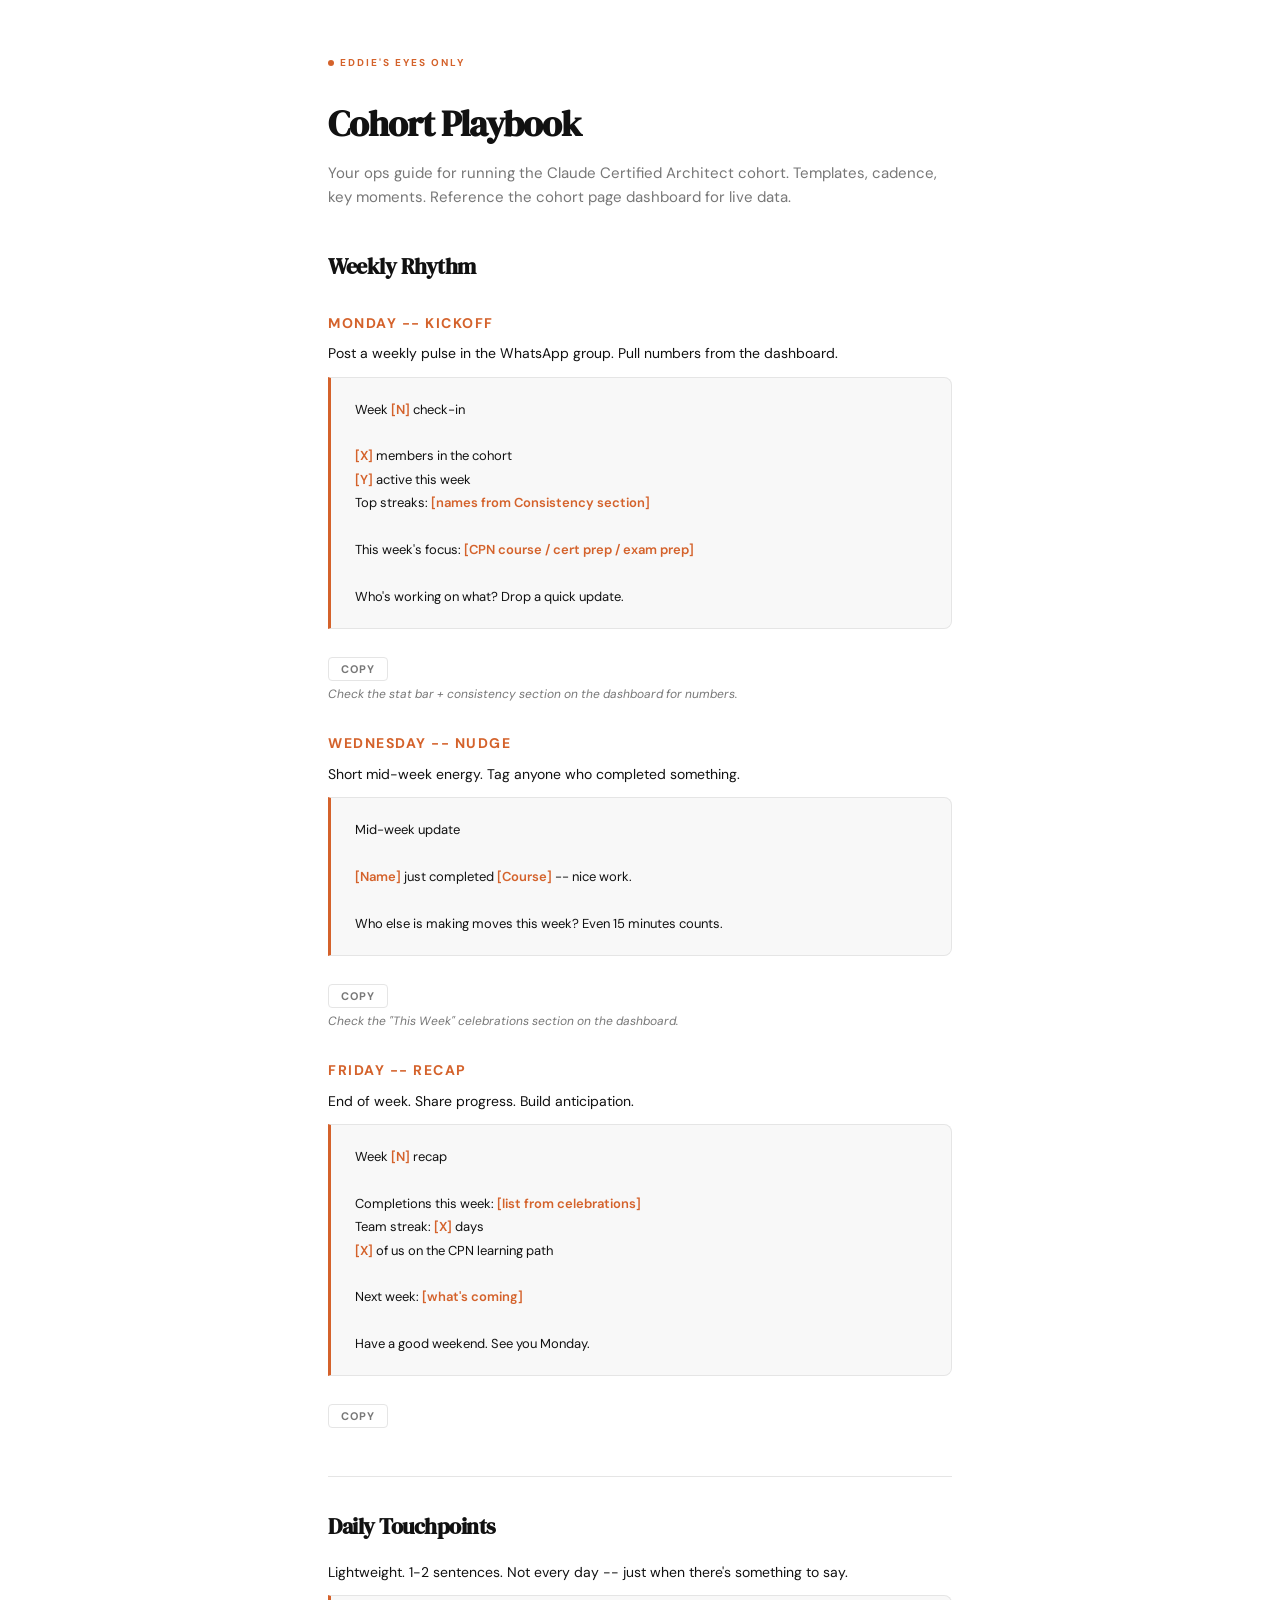
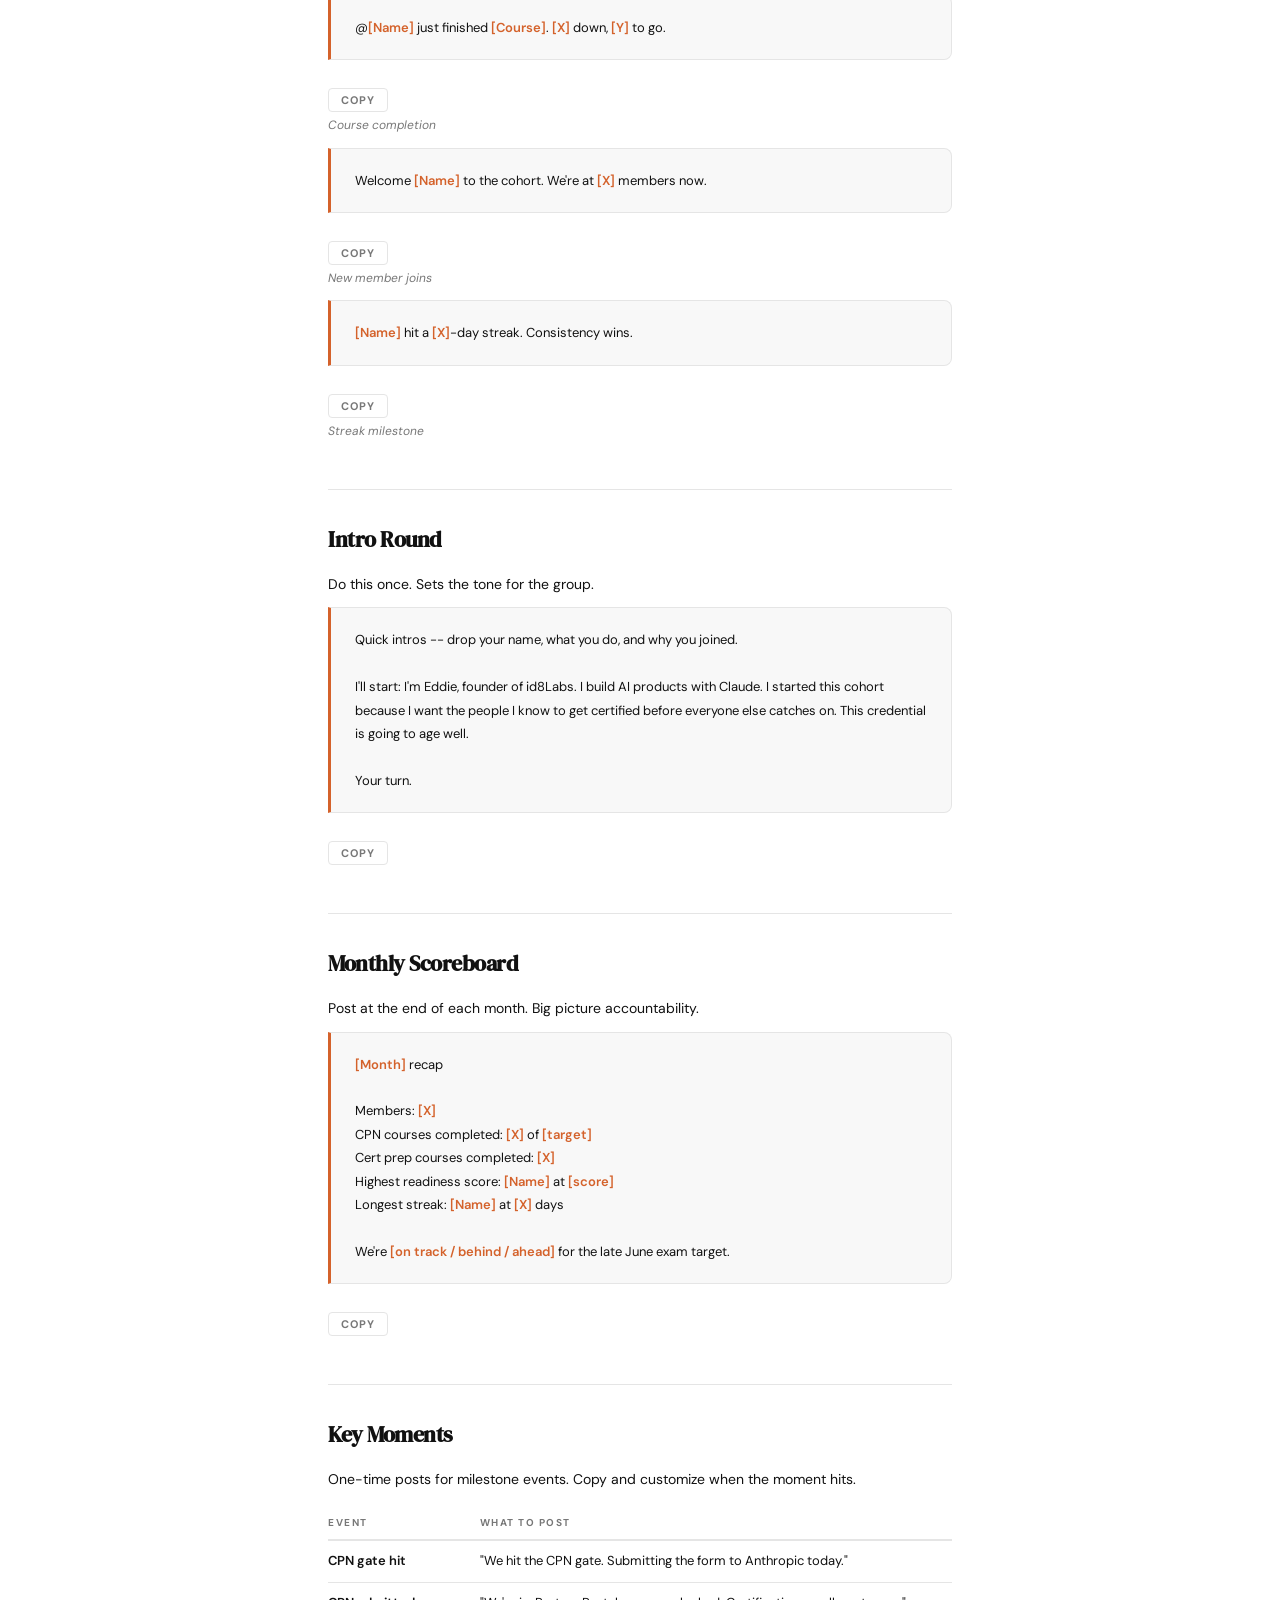
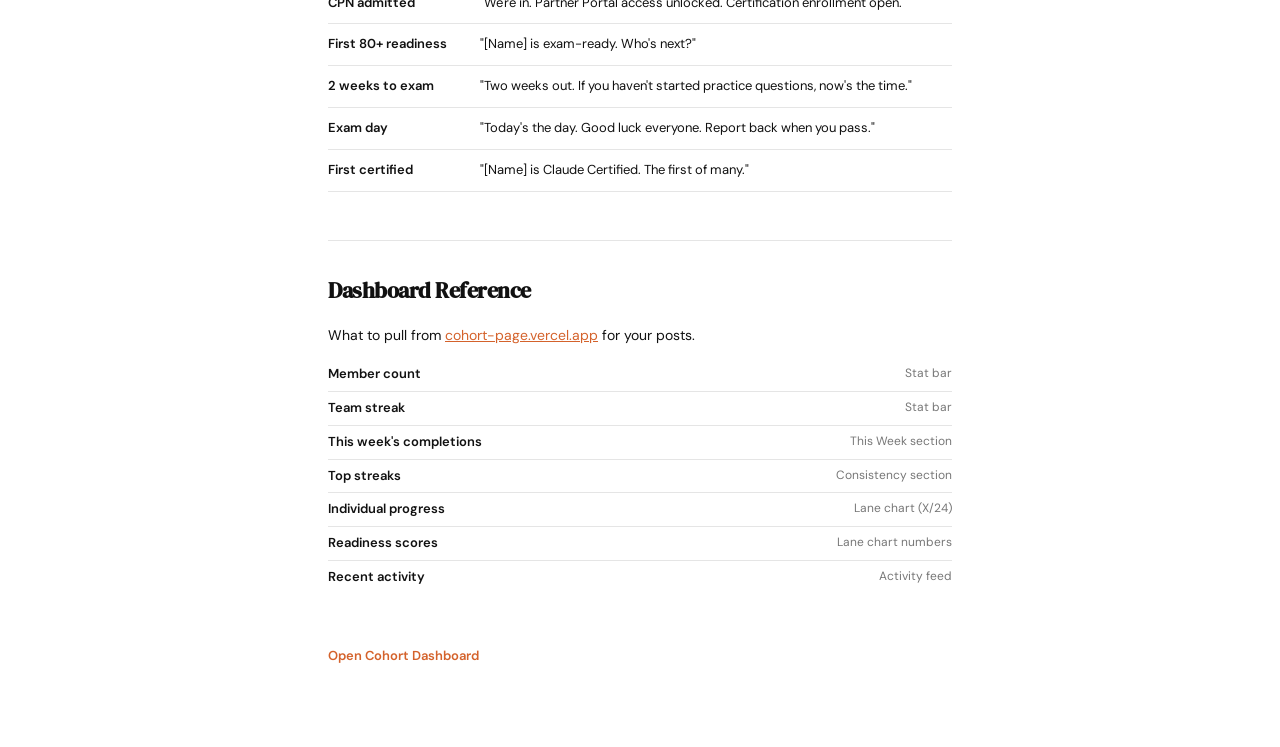
==== playbook.html @ e4b5ec3c "Add playbook.html for Eddie's cohort ops guide Private HTML page with copy-to-clipboard templates fo" ====
<!DOCTYPE html>
<html lang="en">
<head>
<meta charset="UTF-8">
<meta name="viewport" content="width=device-width, initial-scale=1.0">
<title>Cohort Playbook -- Eddie's Ops Guide</title>
<link href="https://fonts.googleapis.com/css2?family=DM+Sans:wght@400;500;600;700&family=DM+Serif+Display&display=swap" rel="stylesheet">
<style>
  :root {
    --ink: #111111;
    --paper: #ffffff;
    --accent: #d4622b;
    --muted: #777777;
    --card-bg: #f8f8f8;
    --border: #e5e5e5;
    --green: #22c55e;
  }

  * { margin: 0; padding: 0; box-sizing: border-box; }

  body {
    font-family: 'DM Sans', sans-serif;
    background: var(--paper);
    color: var(--ink);
    line-height: 1.6;
    min-height: 100vh;
  }

  .container {
    max-width: 680px;
    margin: 0 auto;
    padding: 48px 28px 80px;
  }

  .private-badge {
    display: inline-flex; align-items: center; gap: 6px;
    font-size: 10px; font-weight: 700; letter-spacing: 2px; text-transform: uppercase;
    color: var(--accent); margin-bottom: 24px;
  }
  .private-badge::before {
    content: ''; width: 6px; height: 6px; border-radius: 50%;
    background: var(--accent); animation: pulse 2s ease-in-out infinite;
  }
  @keyframes pulse { 0%, 100% { opacity: 1; } 50% { opacity: 0.4; } }

  h1 {
    font-family: 'DM Serif Display', serif;
    font-size: 36px; letter-spacing: -1px;
    margin-bottom: 8px;
  }

  .subtitle {
    font-size: 15px; color: var(--muted); margin-bottom: 40px;
  }

  h2 {
    font-family: 'DM Serif Display', serif;
    font-size: 22px; letter-spacing: -0.5px;
    margin-bottom: 16px; margin-top: 48px;
    padding-top: 32px; border-top: 1px solid var(--border);
  }
  h2:first-of-type { margin-top: 0; border-top: none; padding-top: 0; }

  h3 {
    font-size: 14px; font-weight: 700; text-transform: uppercase;
    letter-spacing: 1.5px; color: var(--accent);
    margin-bottom: 8px; margin-top: 28px;
  }

  p { margin-bottom: 12px; font-size: 14px; }

  .template {
    background: var(--card-bg);
    border: 1px solid var(--border);
    border-left: 3px solid var(--accent);
    border-radius: 0 8px 8px 0;
    padding: 20px 24px;
    margin: 12px 0 20px;
    font-family: 'DM Sans', sans-serif;
    font-size: 13px;
    line-height: 1.8;
    white-space: pre-line;
    color: var(--ink);
  }

  .template .placeholder {
    color: var(--accent);
    font-weight: 600;
  }

  .copy-btn {
    display: inline-block; margin-top: 8px;
    font-family: 'DM Sans', sans-serif;
    font-size: 11px; font-weight: 700; letter-spacing: 1px; text-transform: uppercase;
    color: var(--muted); background: none; border: 1px solid var(--border);
    padding: 4px 12px; border-radius: 4px; cursor: pointer;
    transition: all 0.2s;
  }
  .copy-btn:hover { color: var(--accent); border-color: var(--accent); }
  .copy-btn.copied { color: var(--green); border-color: var(--green); }

  .tip {
    font-size: 12px; color: var(--muted); font-style: italic;
    margin-top: 4px;
  }

  .moment-table {
    width: 100%; border-collapse: collapse; margin: 16px 0;
    font-size: 13px;
  }
  .moment-table th {
    text-align: left; font-size: 10px; font-weight: 700;
    letter-spacing: 1.5px; text-transform: uppercase;
    color: var(--muted); padding: 8px 0; border-bottom: 2px solid var(--border);
  }
  .moment-table td {
    padding: 10px 0; border-bottom: 1px solid var(--border);
    vertical-align: top;
  }
  .moment-table td:first-child { font-weight: 600; padding-right: 20px; white-space: nowrap; }

  .data-list {
    list-style: none; margin: 12px 0;
  }
  .data-list li {
    padding: 6px 0; font-size: 13px; border-bottom: 1px solid var(--border);
    display: flex; justify-content: space-between;
  }
  .data-list li:last-child { border-bottom: none; }
  .data-label { font-weight: 600; }
  .data-source { color: var(--muted); font-size: 12px; }

  .nav-link {
    display: inline-block; margin-top: 40px;
    font-size: 13px; font-weight: 600; color: var(--accent);
    text-decoration: none;
  }
  .nav-link:hover { text-decoration: underline; }

  @media (max-width: 520px) {
    .container { padding: 32px 18px 48px; }
    h1 { font-size: 28px; }
    .template { padding: 16px; font-size: 12px; }
    .moment-table td:first-child { white-space: normal; }
  }
</style>
</head>
<body>
<div class="container">

  <div class="private-badge">Eddie's Eyes Only</div>

  <h1>Cohort Playbook</h1>
  <p class="subtitle">Your ops guide for running the Claude Certified Architect cohort. Templates, cadence, key moments. Reference the cohort page dashboard for live data.</p>

  <h2>Weekly Rhythm</h2>

  <h3>Monday -- Kickoff</h3>
  <p>Post a weekly pulse in the WhatsApp group. Pull numbers from the dashboard.</p>
  <div class="template" id="tpl-monday">Week <span class="placeholder">[N]</span> check-in

<span class="placeholder">[X]</span> members in the cohort
<span class="placeholder">[Y]</span> active this week
Top streaks: <span class="placeholder">[names from Consistency section]</span>

This week's focus: <span class="placeholder">[CPN course / cert prep / exam prep]</span>

Who's working on what? Drop a quick update.</div>
  <button class="copy-btn" onclick="copyTemplate('tpl-monday', this)">Copy</button>
  <p class="tip">Check the stat bar + consistency section on the dashboard for numbers.</p>

  <h3>Wednesday -- Nudge</h3>
  <p>Short mid-week energy. Tag anyone who completed something.</p>
  <div class="template" id="tpl-wednesday">Mid-week update

<span class="placeholder">[Name]</span> just completed <span class="placeholder">[Course]</span> -- nice work.

Who else is making moves this week? Even 15 minutes counts.</div>
  <button class="copy-btn" onclick="copyTemplate('tpl-wednesday', this)">Copy</button>
  <p class="tip">Check the "This Week" celebrations section on the dashboard.</p>

  <h3>Friday -- Recap</h3>
  <p>End of week. Share progress. Build anticipation.</p>
  <div class="template" id="tpl-friday">Week <span class="placeholder">[N]</span> recap

Completions this week: <span class="placeholder">[list from celebrations]</span>
Team streak: <span class="placeholder">[X]</span> days
<span class="placeholder">[X]</span> of us on the CPN learning path

Next week: <span class="placeholder">[what's coming]</span>

Have a good weekend. See you Monday.</div>
  <button class="copy-btn" onclick="copyTemplate('tpl-friday', this)">Copy</button>

  <h2>Daily Touchpoints</h2>
  <p>Lightweight. 1-2 sentences. Not every day -- just when there's something to say.</p>

  <div class="template" id="tpl-complete">@<span class="placeholder">[Name]</span> just finished <span class="placeholder">[Course]</span>. <span class="placeholder">[X]</span> down, <span class="placeholder">[Y]</span> to go.</div>
  <button class="copy-btn" onclick="copyTemplate('tpl-complete', this)">Copy</button>
  <p class="tip">Course completion</p>

  <div class="template" id="tpl-join">Welcome <span class="placeholder">[Name]</span> to the cohort. We're at <span class="placeholder">[X]</span> members now.</div>
  <button class="copy-btn" onclick="copyTemplate('tpl-join', this)">Copy</button>
  <p class="tip">New member joins</p>

  <div class="template" id="tpl-streak"><span class="placeholder">[Name]</span> hit a <span class="placeholder">[X]</span>-day streak. Consistency wins.</div>
  <button class="copy-btn" onclick="copyTemplate('tpl-streak', this)">Copy</button>
  <p class="tip">Streak milestone</p>

  <h2>Intro Round</h2>
  <p>Do this once. Sets the tone for the group.</p>

  <div class="template" id="tpl-intro">Quick intros -- drop your name, what you do, and why you joined.

I'll start: I'm Eddie, founder of id8Labs. I build AI products with Claude. I started this cohort because I want the people I know to get certified before everyone else catches on. This credential is going to age well.

Your turn.</div>
  <button class="copy-btn" onclick="copyTemplate('tpl-intro', this)">Copy</button>

  <h2>Monthly Scoreboard</h2>
  <p>Post at the end of each month. Big picture accountability.</p>

  <div class="template" id="tpl-monthly"><span class="placeholder">[Month]</span> recap

Members: <span class="placeholder">[X]</span>
CPN courses completed: <span class="placeholder">[X]</span> of <span class="placeholder">[target]</span>
Cert prep courses completed: <span class="placeholder">[X]</span>
Highest readiness score: <span class="placeholder">[Name]</span> at <span class="placeholder">[score]</span>
Longest streak: <span class="placeholder">[Name]</span> at <span class="placeholder">[X]</span> days

We're <span class="placeholder">[on track / behind / ahead]</span> for the late June exam target.</div>
  <button class="copy-btn" onclick="copyTemplate('tpl-monthly', this)">Copy</button>

  <h2>Key Moments</h2>
  <p>One-time posts for milestone events. Copy and customize when the moment hits.</p>

  <table class="moment-table">
    <tr><th>Event</th><th>What to Post</th></tr>
    <tr><td>CPN gate hit</td><td>"We hit the CPN gate. Submitting the form to Anthropic today."</td></tr>
    <tr><td>CPN admitted</td><td>"We're in. Partner Portal access unlocked. Certification enrollment open."</td></tr>
    <tr><td>First 80+ readiness</td><td>"[Name] is exam-ready. Who's next?"</td></tr>
    <tr><td>2 weeks to exam</td><td>"Two weeks out. If you haven't started practice questions, now's the time."</td></tr>
    <tr><td>Exam day</td><td>"Today's the day. Good luck everyone. Report back when you pass."</td></tr>
    <tr><td>First certified</td><td>"[Name] is Claude Certified. The first of many."</td></tr>
  </table>

  <h2>Dashboard Reference</h2>
  <p>What to pull from <a href="https://cohort-page.vercel.app" target="_blank" style="color:var(--accent);">cohort-page.vercel.app</a> for your posts.</p>

  <ul class="data-list">
    <li><span class="data-label">Member count</span><span class="data-source">Stat bar</span></li>
    <li><span class="data-label">Team streak</span><span class="data-source">Stat bar</span></li>
    <li><span class="data-label">This week's completions</span><span class="data-source">This Week section</span></li>
    <li><span class="data-label">Top streaks</span><span class="data-source">Consistency section</span></li>
    <li><span class="data-label">Individual progress</span><span class="data-source">Lane chart (X/24)</span></li>
    <li><span class="data-label">Readiness scores</span><span class="data-source">Lane chart numbers</span></li>
    <li><span class="data-label">Recent activity</span><span class="data-source">Activity feed</span></li>
  </ul>

  <a href="https://cohort-page.vercel.app" class="nav-link" target="_blank">Open Cohort Dashboard</a>

</div>

<script>
function copyTemplate(id, btn) {
  var tpl = document.getElementById(id);
  var text = tpl.innerText;
  navigator.clipboard.writeText(text).then(function() {
    btn.textContent = 'Copied';
    btn.classList.add('copied');
    setTimeout(function() {
      btn.textContent = 'Copy';
      btn.classList.remove('copied');
    }, 2000);
  });
}
</script>
</body>
</html>
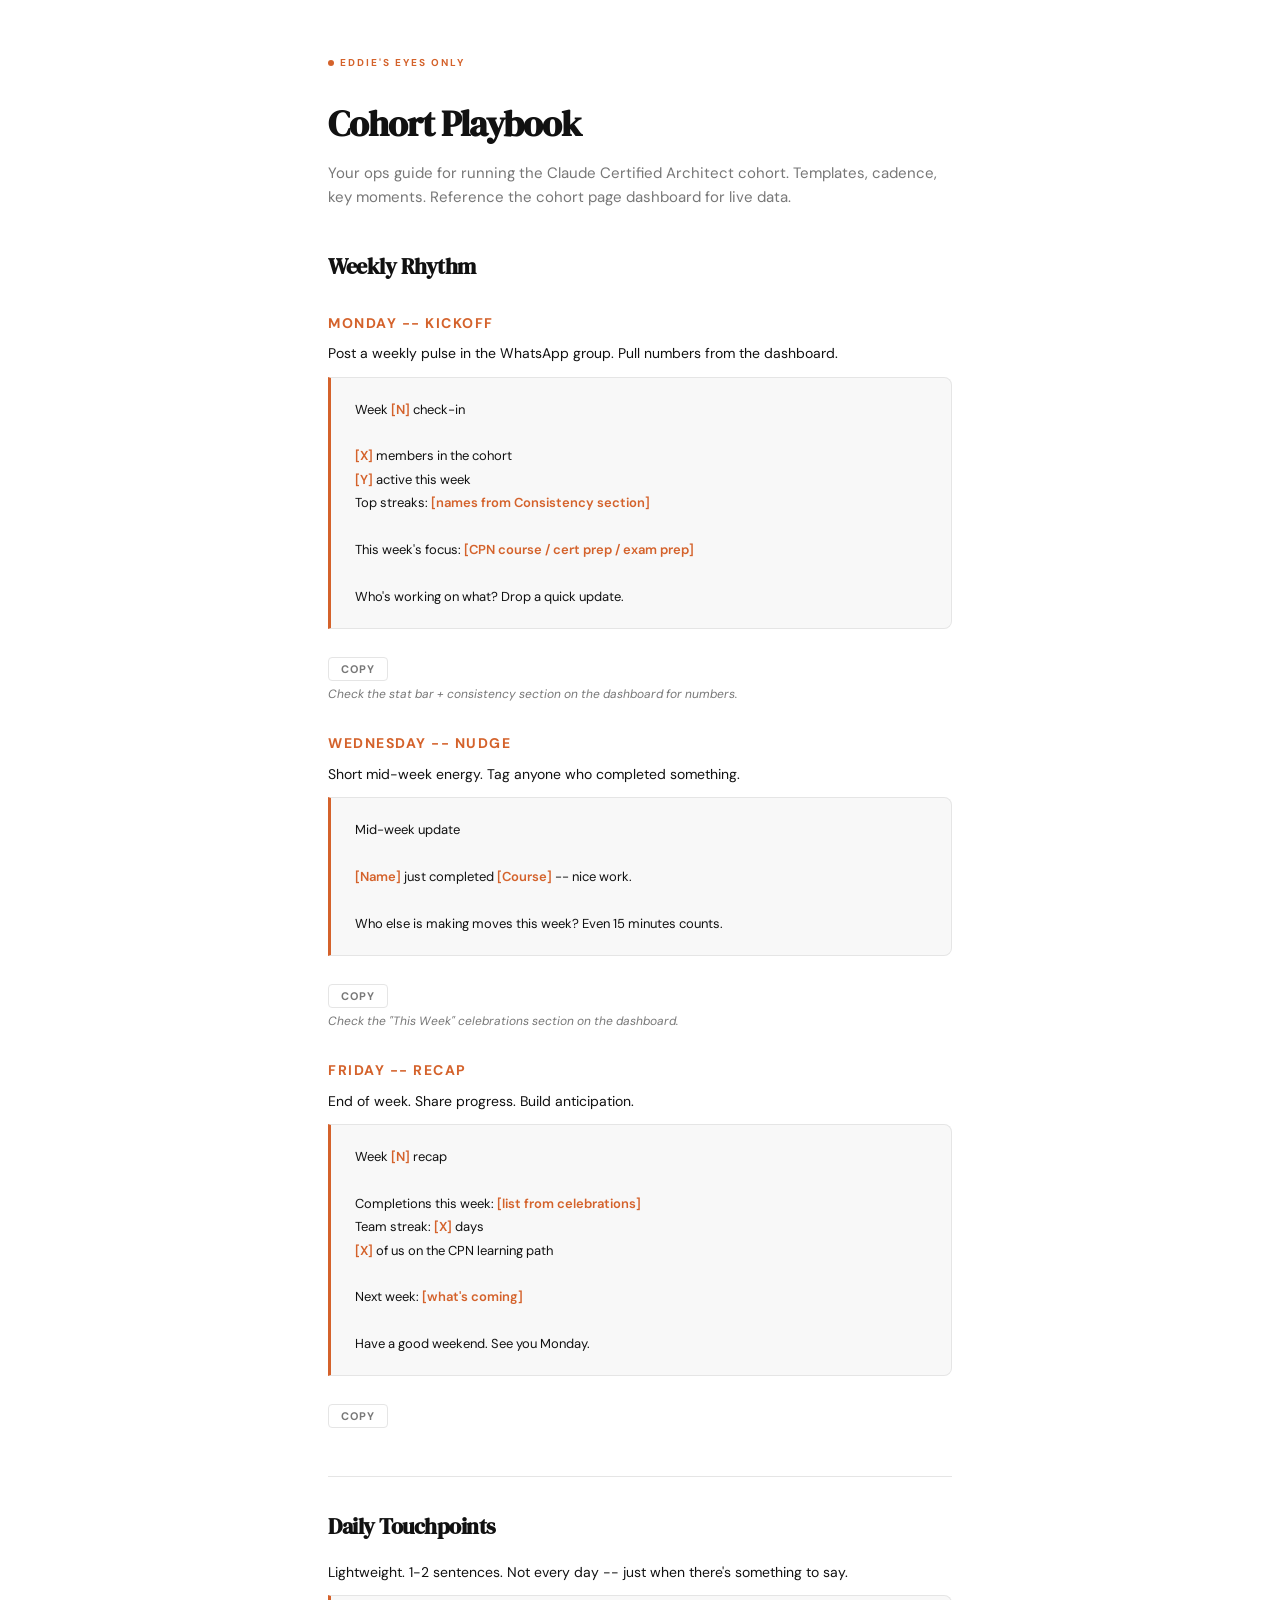
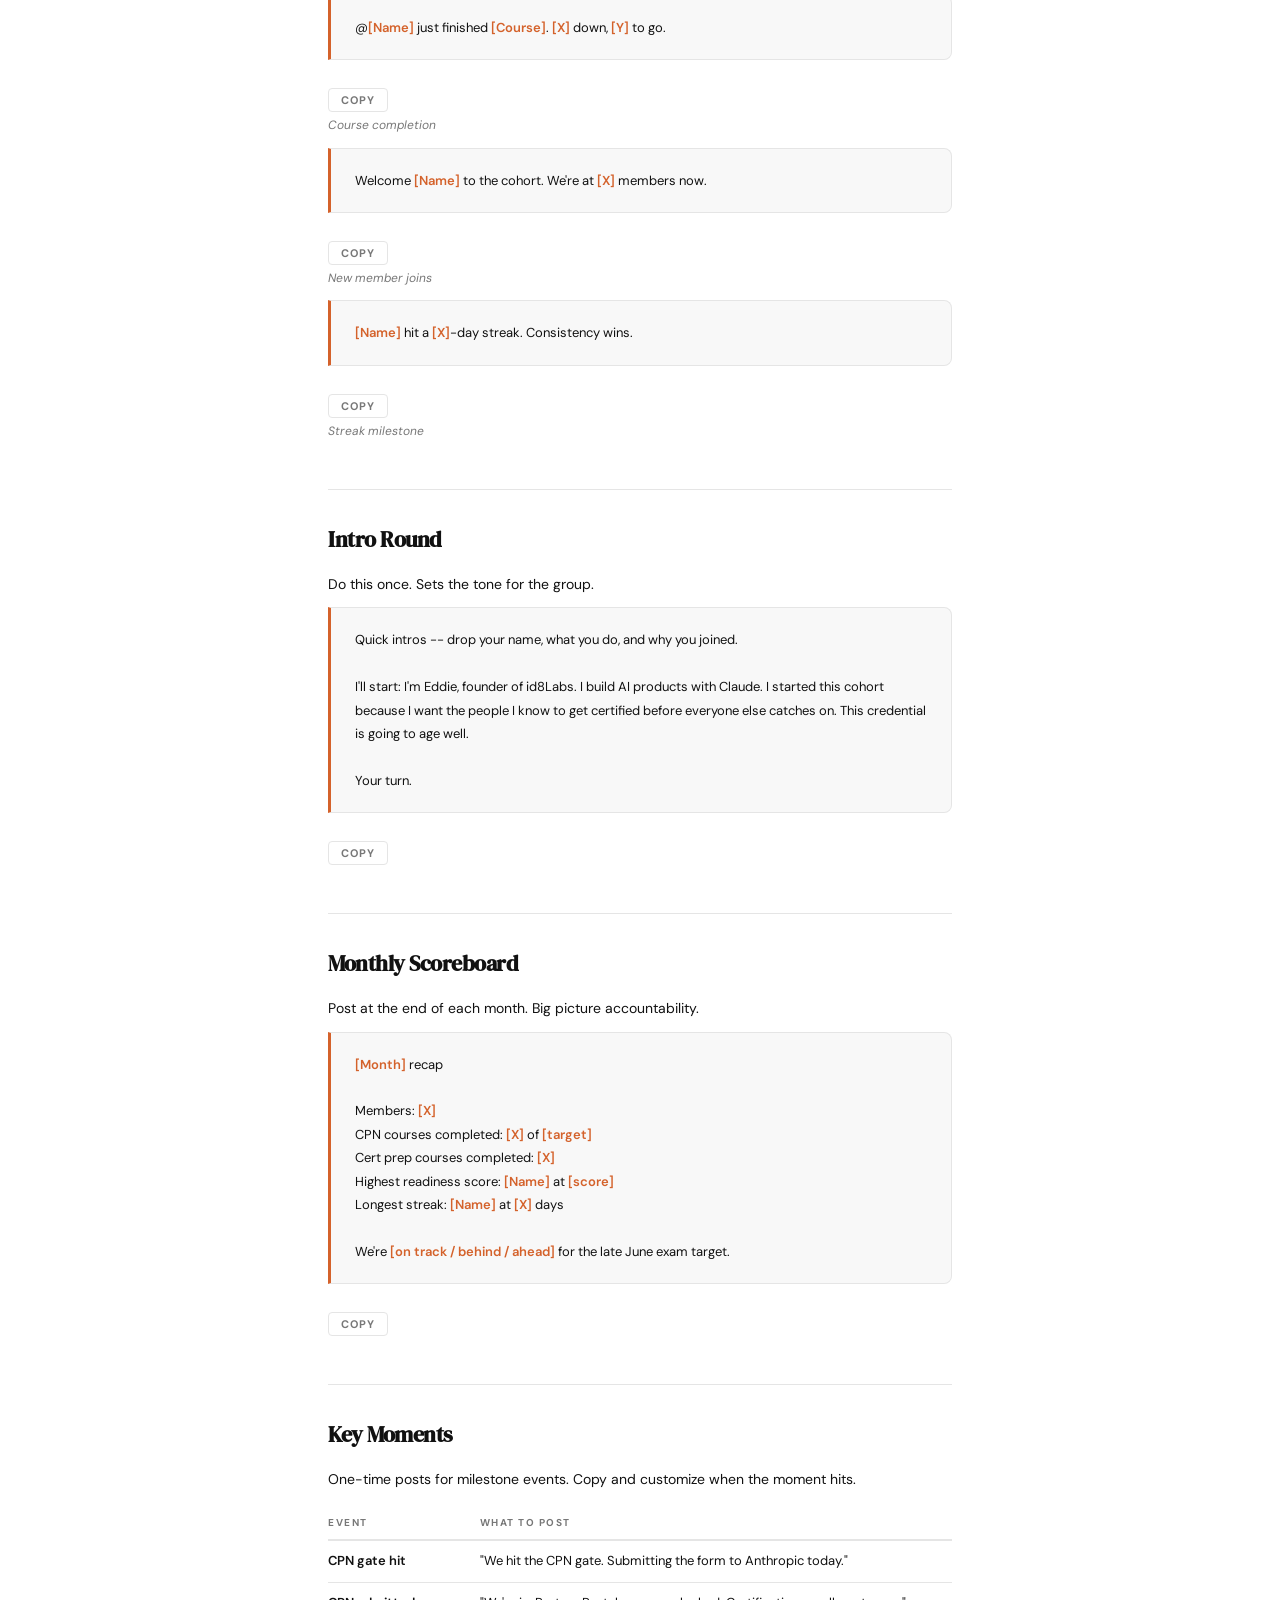
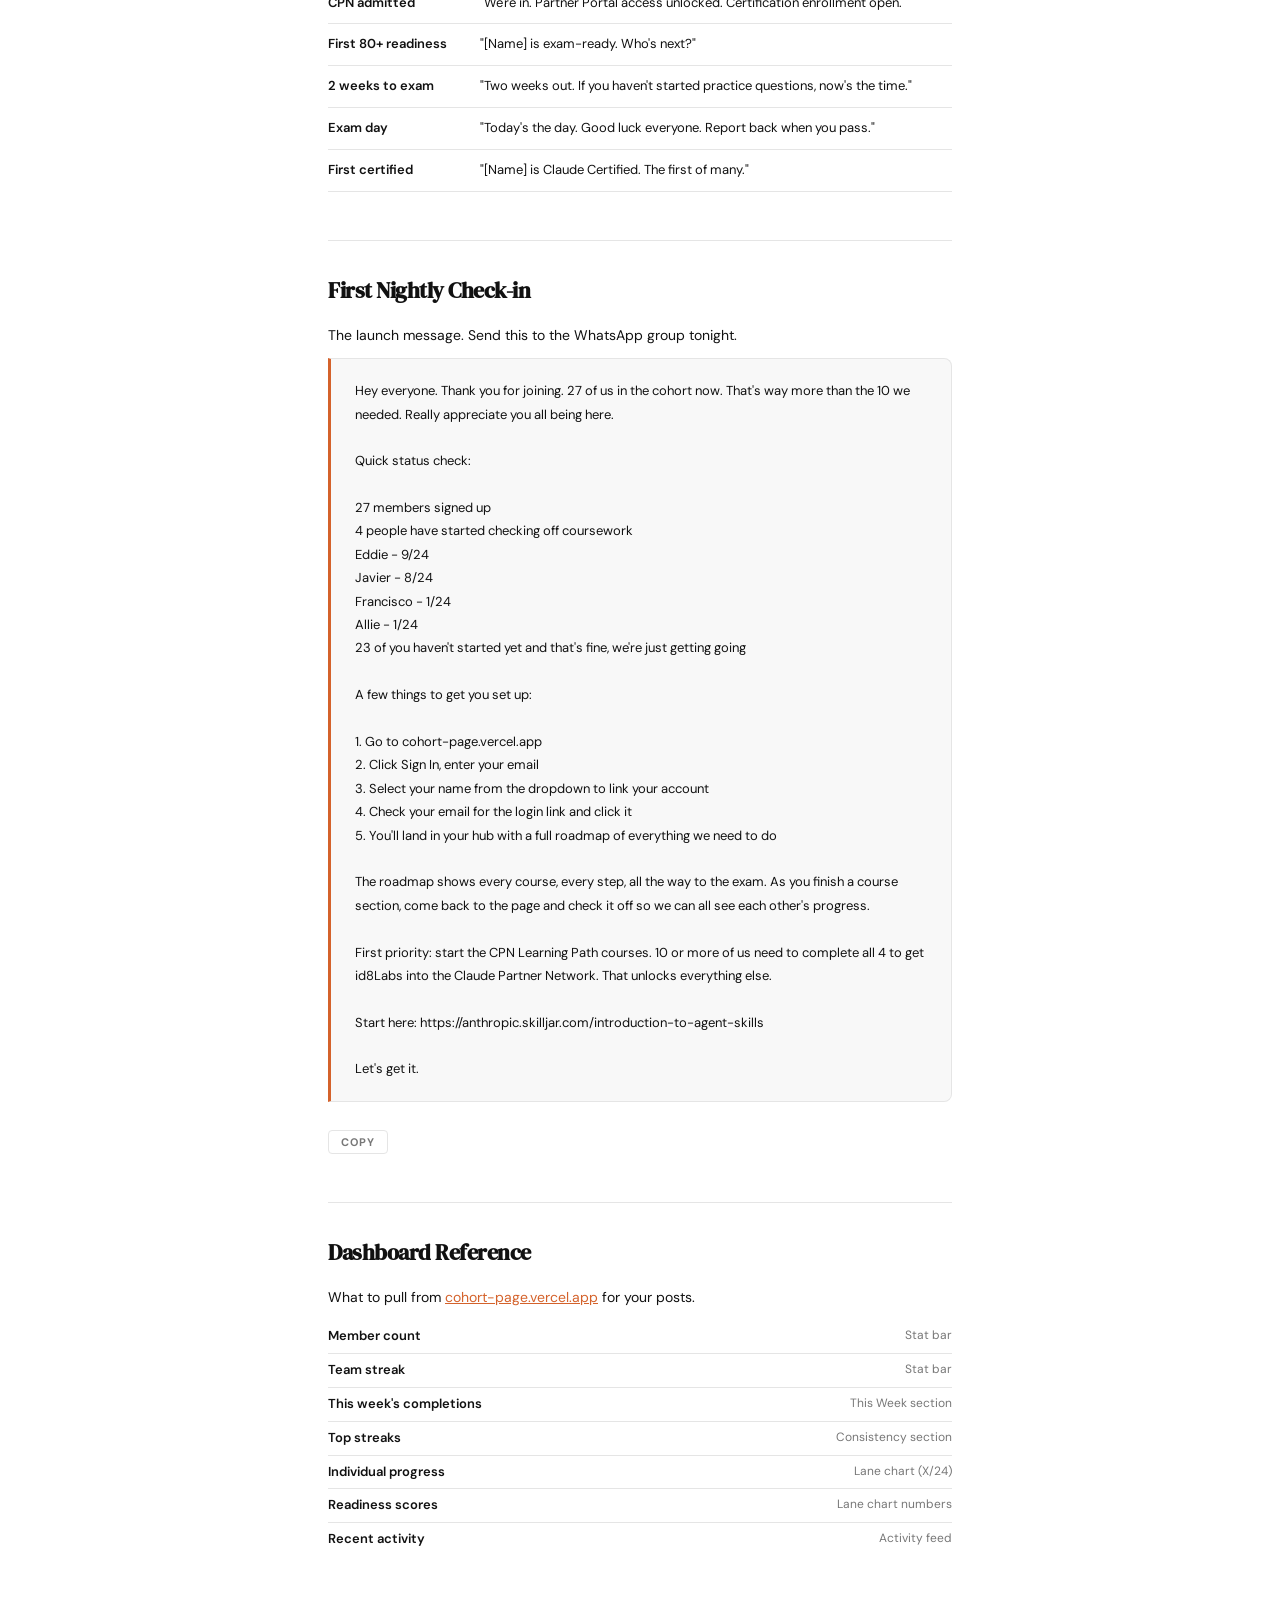
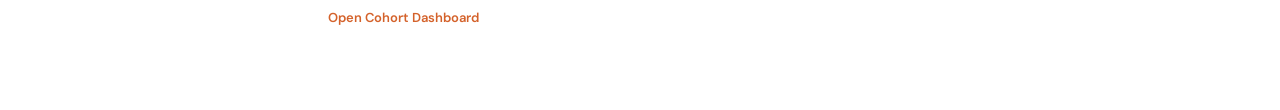
==== commit 895c6bff: "Add first nightly check-in message to playbook Launch message with cohort stats, setup instructions," ====
--- a/playbook.html
+++ b/playbook.html
@@ -244,6 +244,38 @@
     <tr><td>First certified</td><td>"[Name] is Claude Certified. The first of many."</td></tr>
   </table>
 
+  <h2>First Nightly Check-in</h2>
+  <p>The launch message. Send this to the WhatsApp group tonight.</p>
+
+  <div class="template" id="tpl-launch">Hey everyone. Thank you for joining. 27 of us in the cohort now. That's way more than the 10 we needed. Really appreciate you all being here.
+
+Quick status check:
+
+27 members signed up
+4 people have started checking off coursework
+Eddie - 9/24
+Javier - 8/24
+Francisco - 1/24
+Allie - 1/24
+23 of you haven't started yet and that's fine, we're just getting going
+
+A few things to get you set up:
+
+1. Go to cohort-page.vercel.app
+2. Click Sign In, enter your email
+3. Select your name from the dropdown to link your account
+4. Check your email for the login link and click it
+5. You'll land in your hub with a full roadmap of everything we need to do
+
+The roadmap shows every course, every step, all the way to the exam. As you finish a course section, come back to the page and check it off so we can all see each other's progress.
+
+First priority: start the CPN Learning Path courses. 10 or more of us need to complete all 4 to get id8Labs into the Claude Partner Network. That unlocks everything else.
+
+Start here: https://anthropic.skilljar.com/introduction-to-agent-skills
+
+Let's get it.</div>
+  <button class="copy-btn" onclick="copyTemplate('tpl-launch', this)">Copy</button>
+
   <h2>Dashboard Reference</h2>
   <p>What to pull from <a href="https://cohort-page.vercel.app" target="_blank" style="color:var(--accent);">cohort-page.vercel.app</a> for your posts.</p>
 
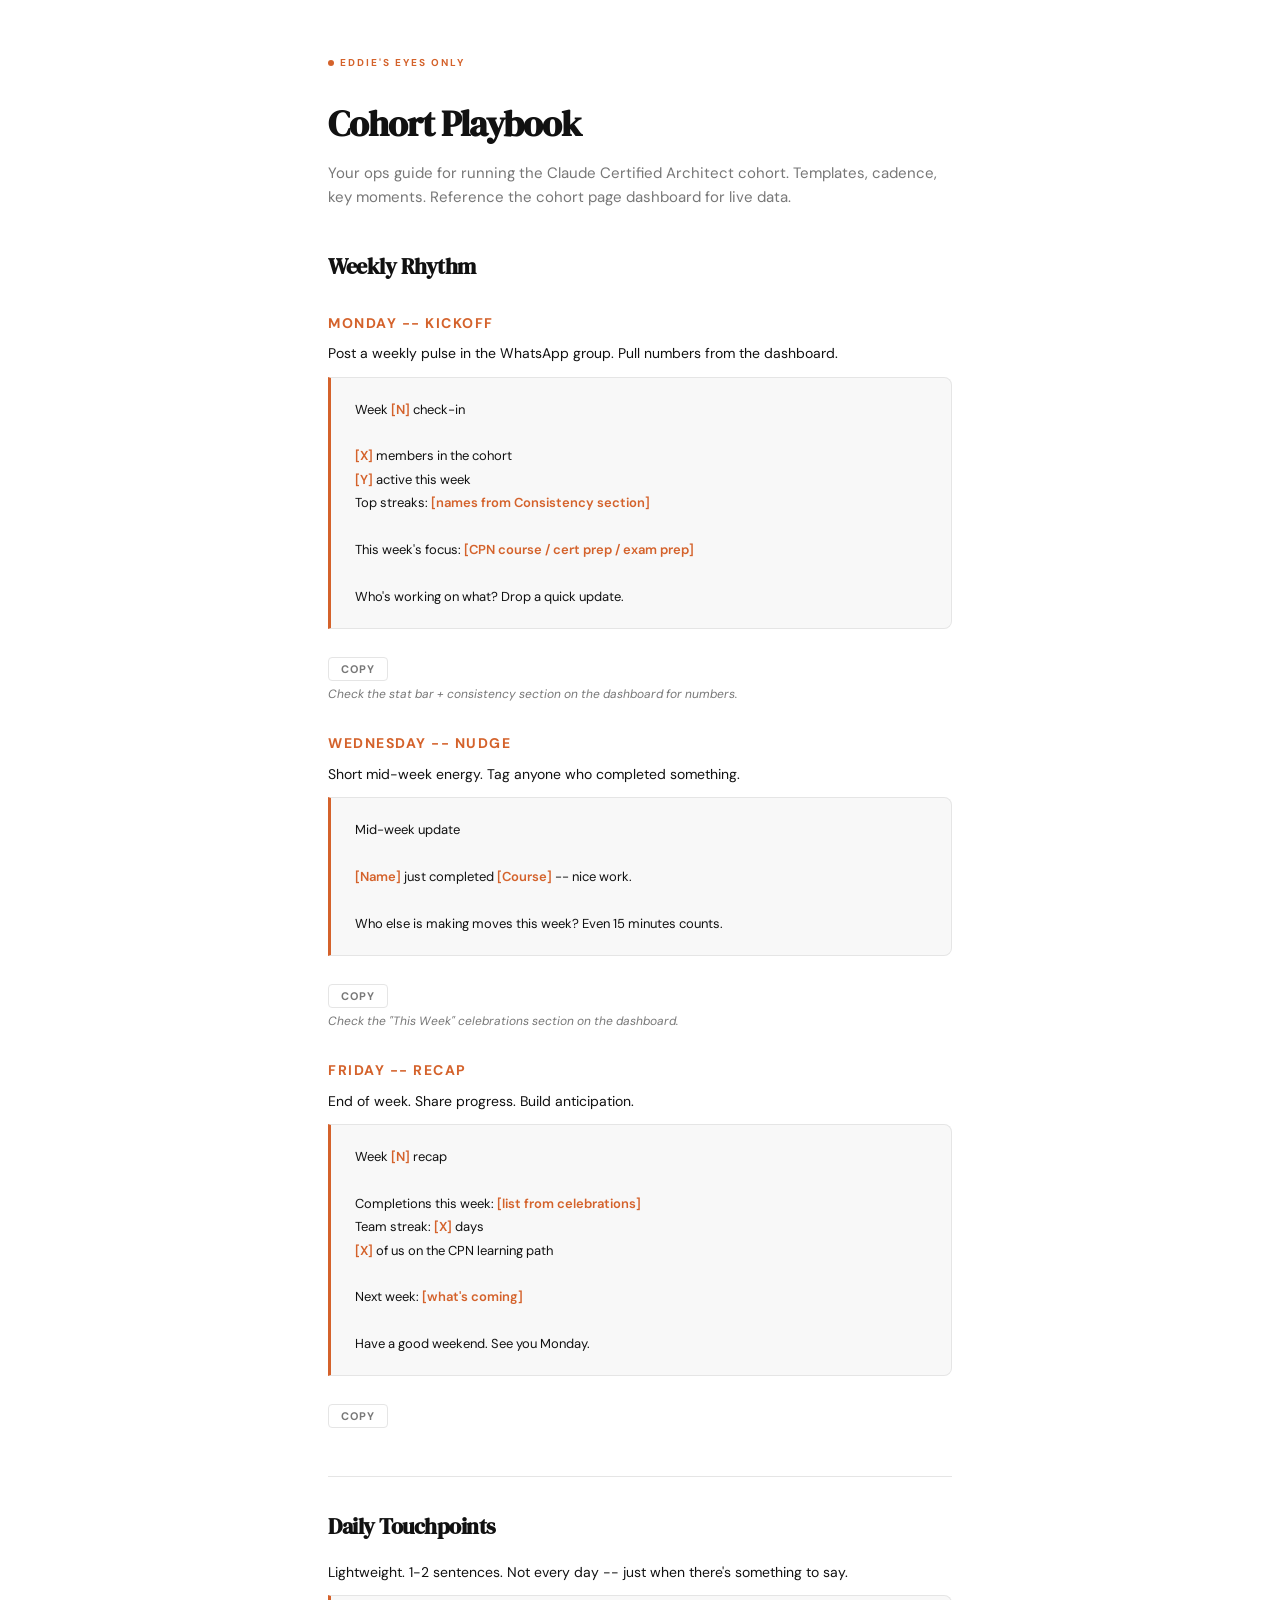
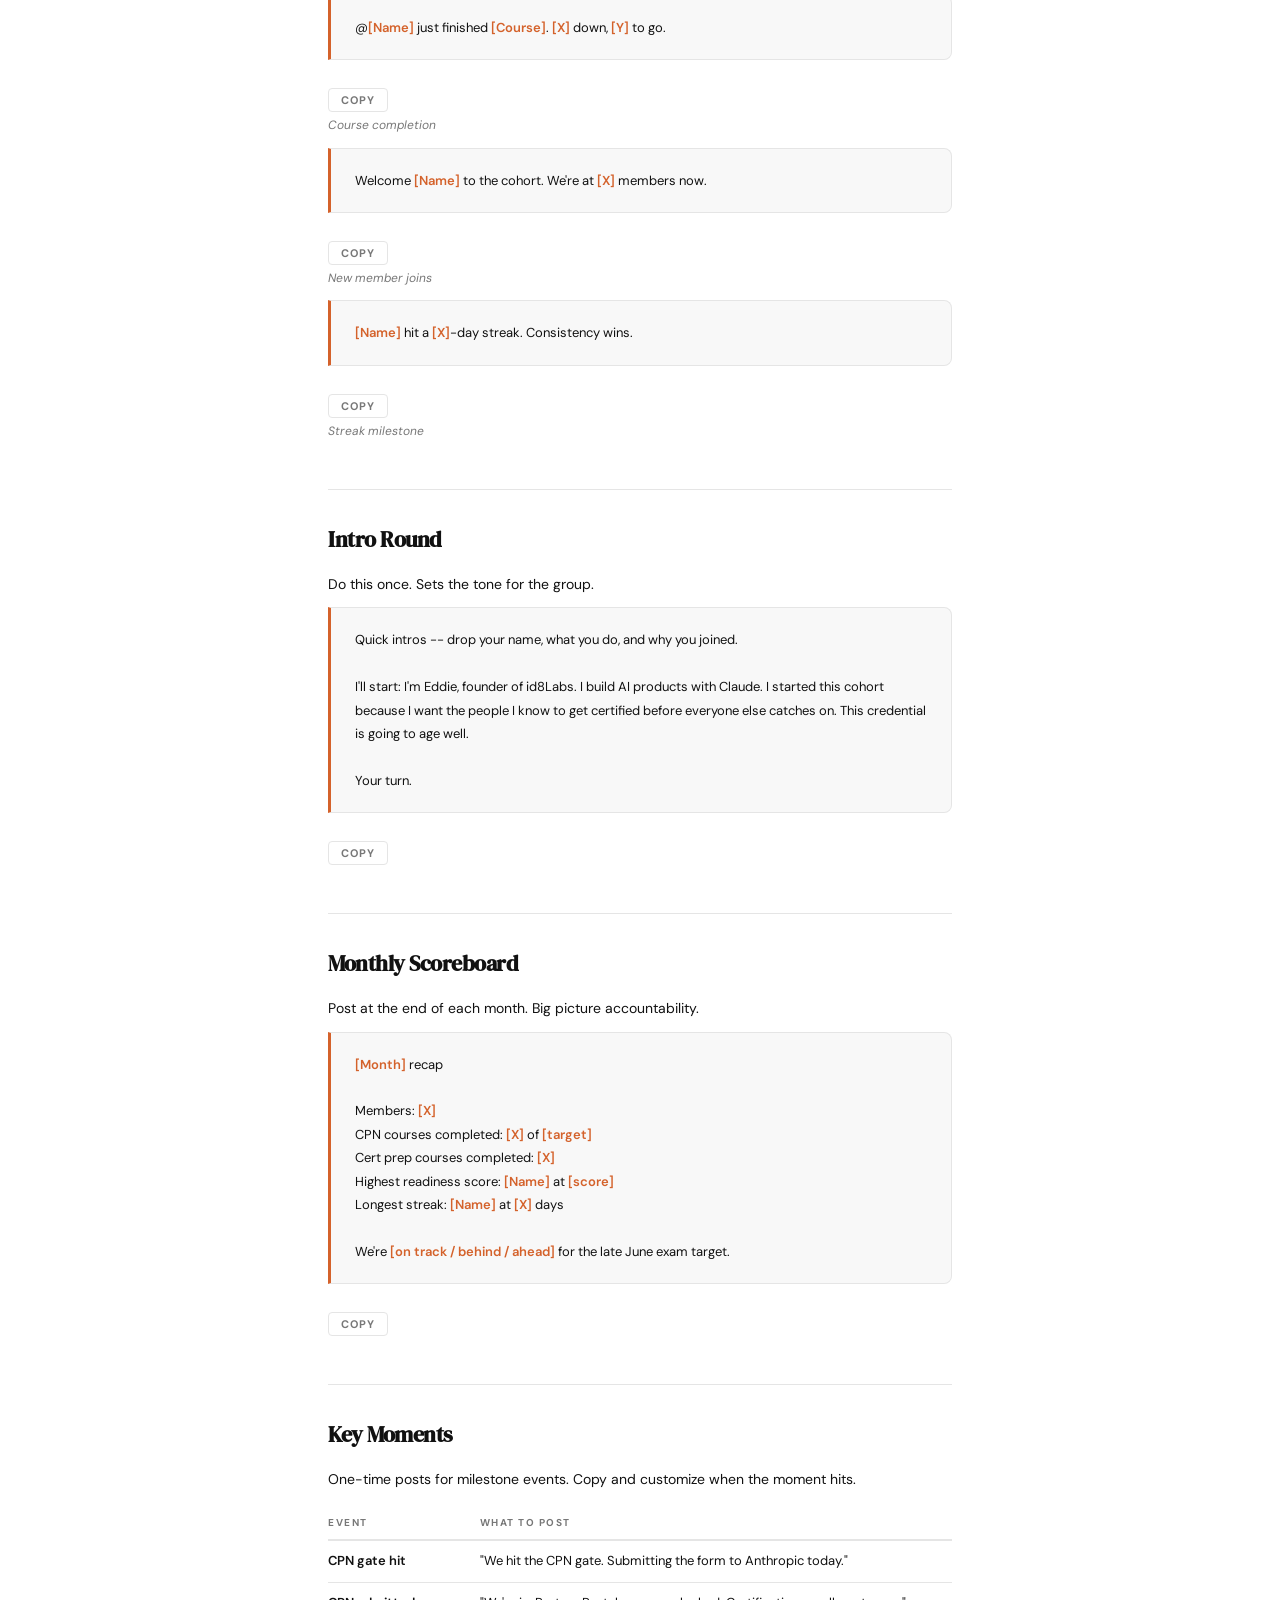
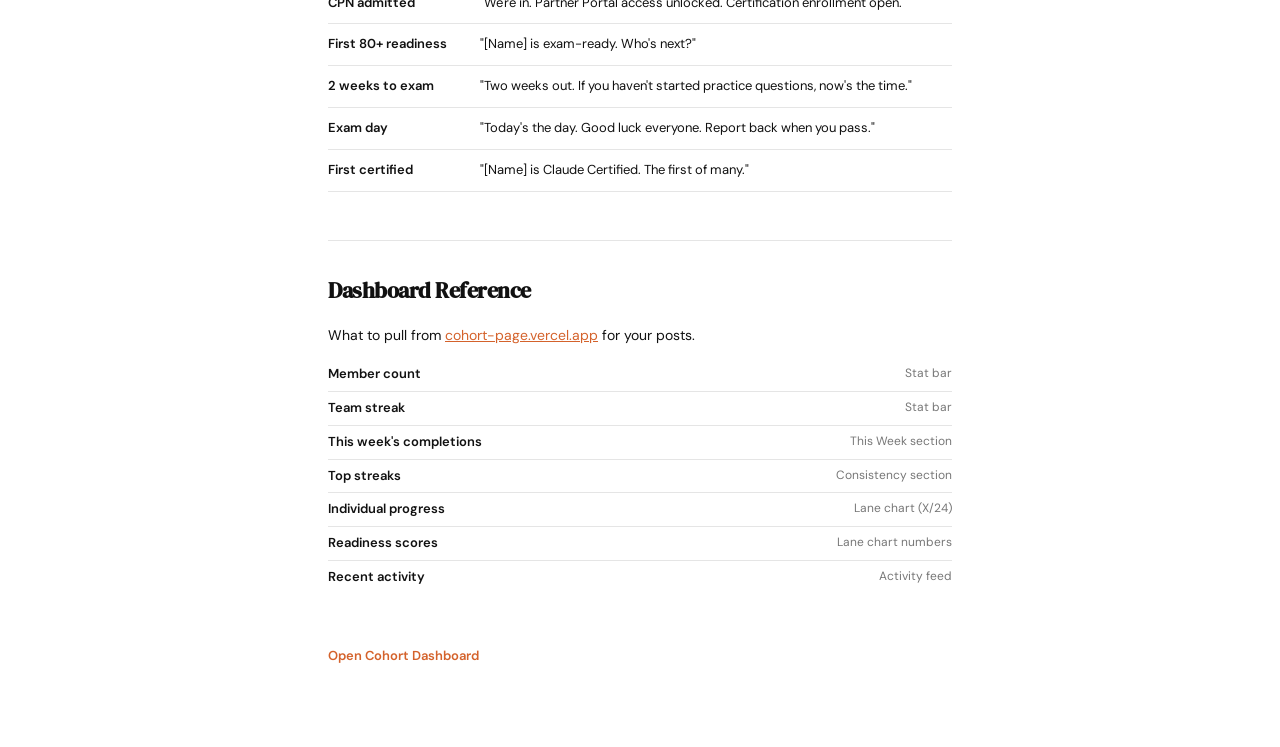
==== commit 57428aeb: "Remove first check-in message (already sent) Co-Authored-By: Claude Opus 4.6 (1M context) <noreply@a" ====
--- a/playbook.html
+++ b/playbook.html
@@ -244,38 +244,6 @@
     <tr><td>First certified</td><td>"[Name] is Claude Certified. The first of many."</td></tr>
   </table>
 
-  <h2>First Nightly Check-in</h2>
-  <p>The launch message. Send this to the WhatsApp group tonight.</p>
-
-  <div class="template" id="tpl-launch">Hey everyone. Thank you for joining. 27 of us in the cohort now. That's way more than the 10 we needed. Really appreciate you all being here.
-
-Quick status check:
-
-27 members signed up
-4 people have started checking off coursework
-Eddie - 9/24
-Javier - 8/24
-Francisco - 1/24
-Allie - 1/24
-23 of you haven't started yet and that's fine, we're just getting going
-
-A few things to get you set up:
-
-1. Go to cohort-page.vercel.app
-2. Click Sign In, enter your email
-3. Select your name from the dropdown to link your account
-4. Check your email for the login link and click it
-5. You'll land in your hub with a full roadmap of everything we need to do
-
-The roadmap shows every course, every step, all the way to the exam. As you finish a course section, come back to the page and check it off so we can all see each other's progress.
-
-First priority: start the CPN Learning Path courses. 10 or more of us need to complete all 4 to get id8Labs into the Claude Partner Network. That unlocks everything else.
-
-Start here: https://anthropic.skilljar.com/introduction-to-agent-skills
-
-Let's get it.</div>
-  <button class="copy-btn" onclick="copyTemplate('tpl-launch', this)">Copy</button>
-
   <h2>Dashboard Reference</h2>
   <p>What to pull from <a href="https://cohort-page.vercel.app" target="_blank" style="color:var(--accent);">cohort-page.vercel.app</a> for your posts.</p>
 
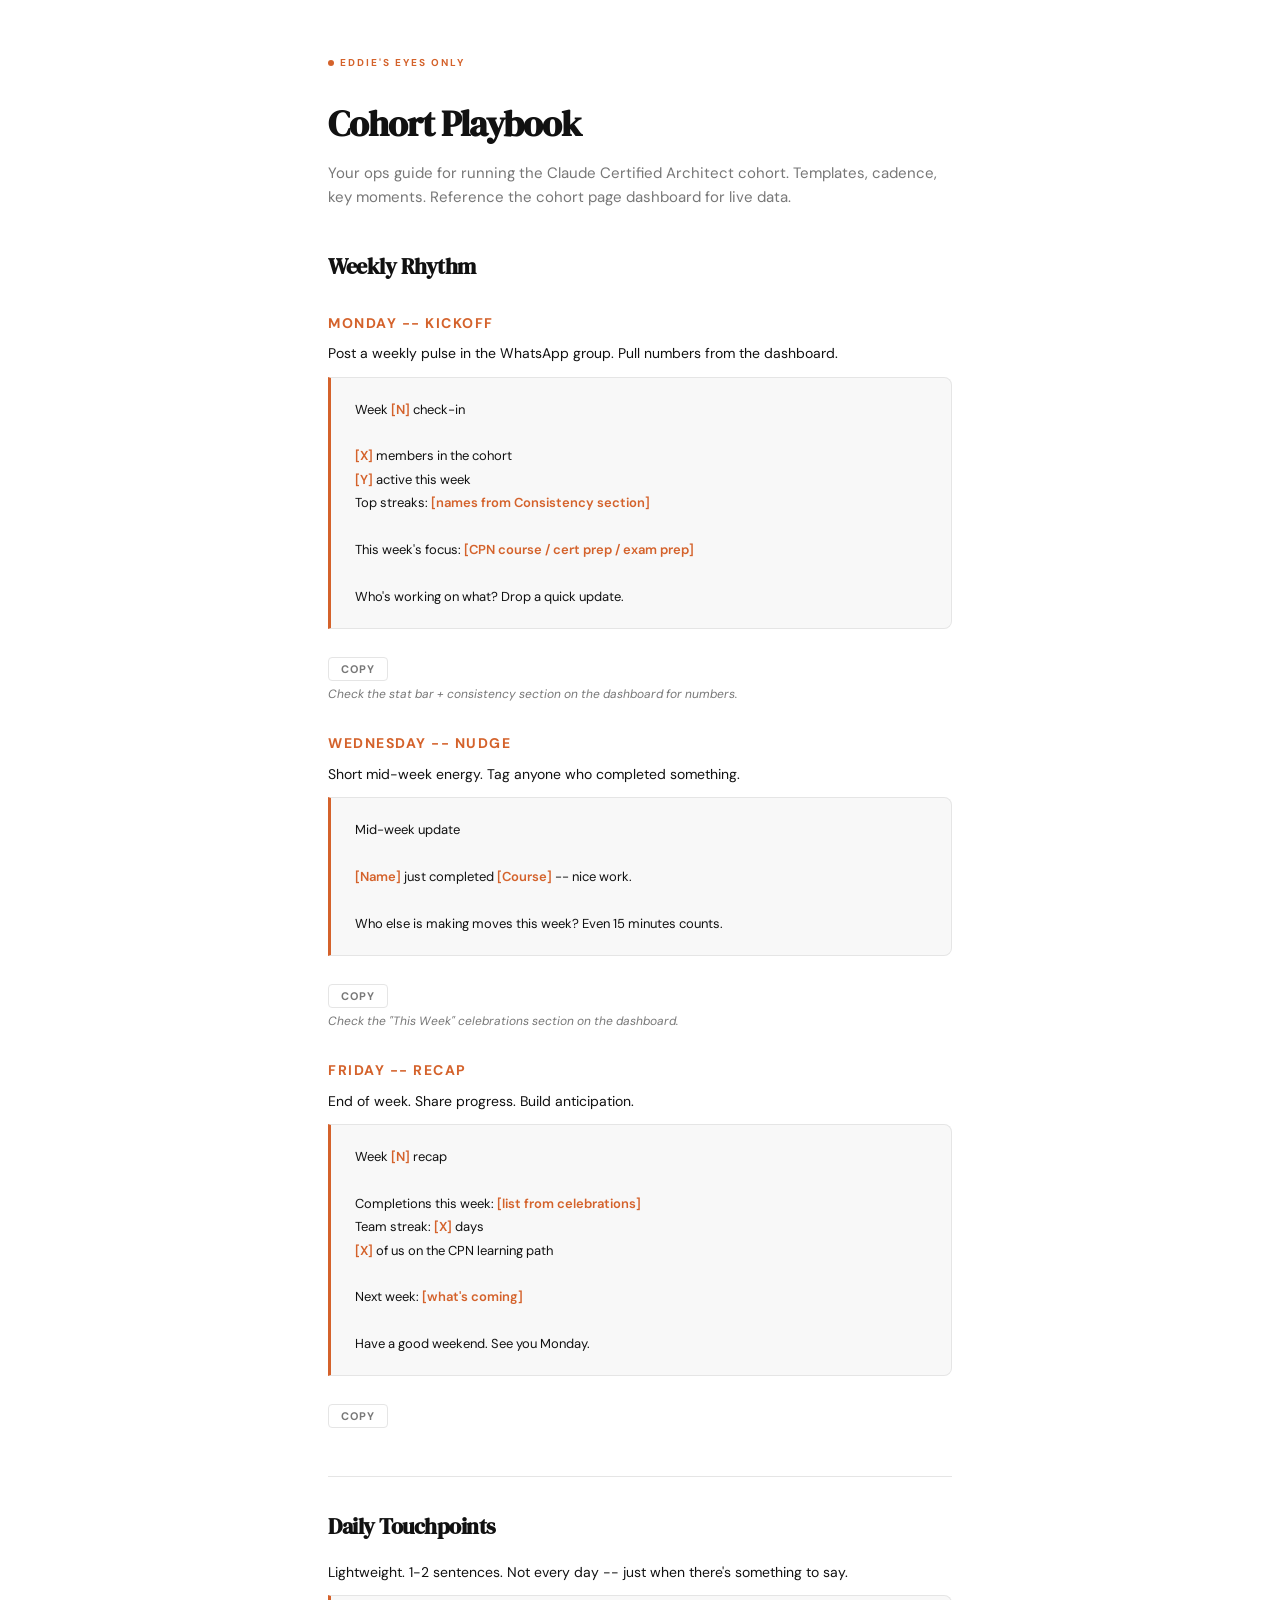
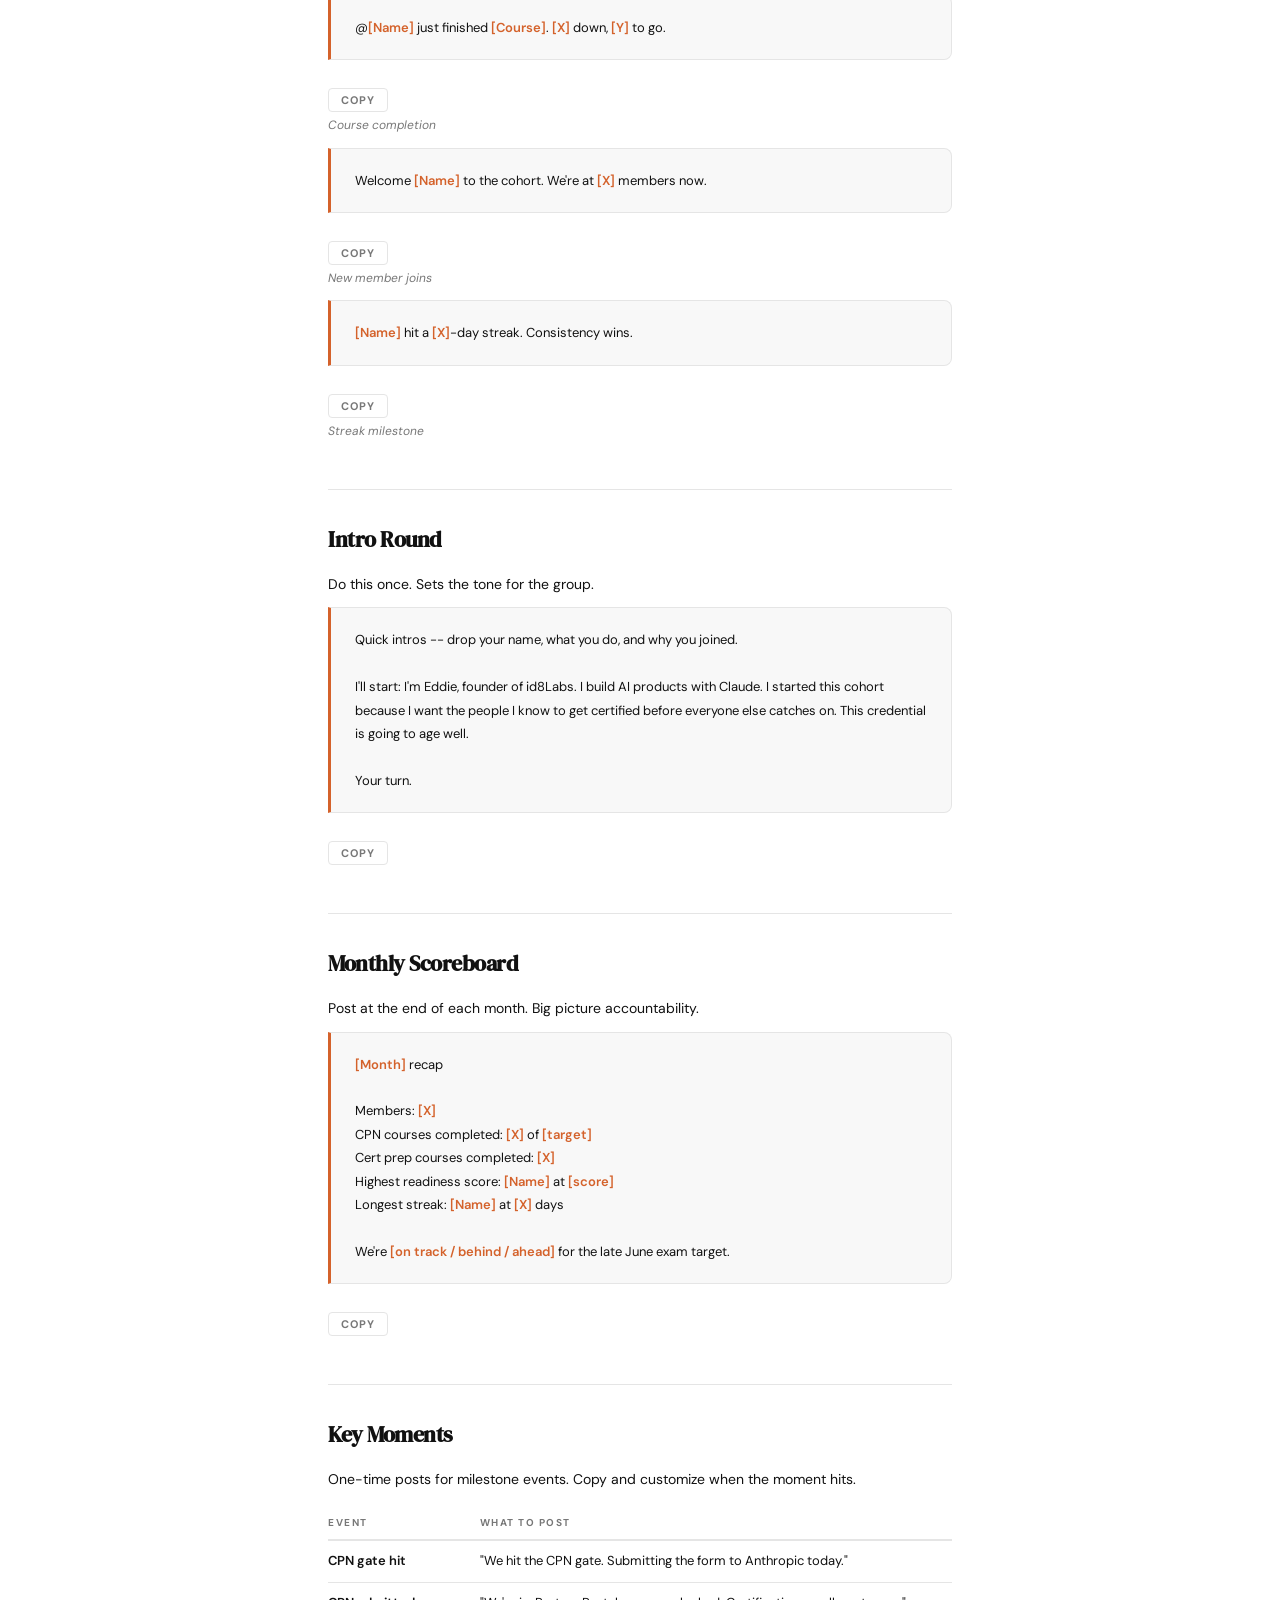
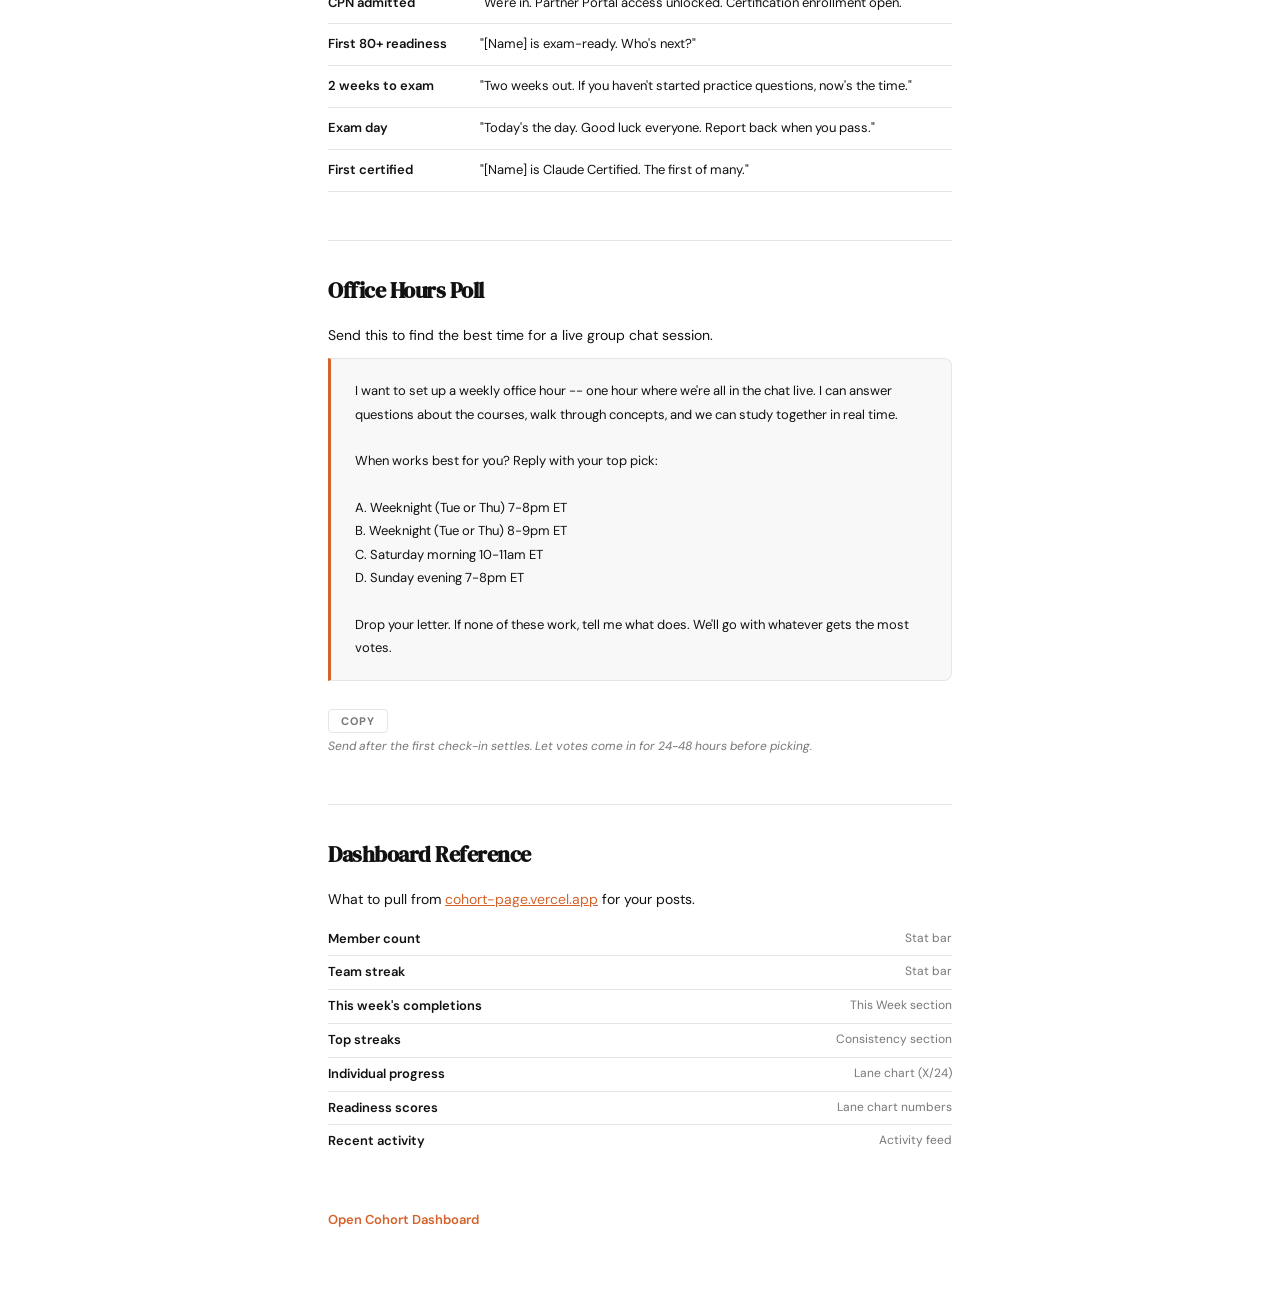
==== commit ff719846: "Add office hours poll template to playbook WhatsApp poll to find best time for weekly live study ses" ====
--- a/playbook.html
+++ b/playbook.html
@@ -244,6 +244,22 @@
     <tr><td>First certified</td><td>"[Name] is Claude Certified. The first of many."</td></tr>
   </table>
 
+  <h2>Office Hours Poll</h2>
+  <p>Send this to find the best time for a live group chat session.</p>
+
+  <div class="template" id="tpl-officehours">I want to set up a weekly office hour -- one hour where we're all in the chat live. I can answer questions about the courses, walk through concepts, and we can study together in real time.
+
+When works best for you? Reply with your top pick:
+
+A. Weeknight (Tue or Thu) 7-8pm ET
+B. Weeknight (Tue or Thu) 8-9pm ET
+C. Saturday morning 10-11am ET
+D. Sunday evening 7-8pm ET
+
+Drop your letter. If none of these work, tell me what does. We'll go with whatever gets the most votes.</div>
+  <button class="copy-btn" onclick="copyTemplate('tpl-officehours', this)">Copy</button>
+  <p class="tip">Send after the first check-in settles. Let votes come in for 24-48 hours before picking.</p>
+
   <h2>Dashboard Reference</h2>
   <p>What to pull from <a href="https://cohort-page.vercel.app" target="_blank" style="color:var(--accent);">cohort-page.vercel.app</a> for your posts.</p>
 
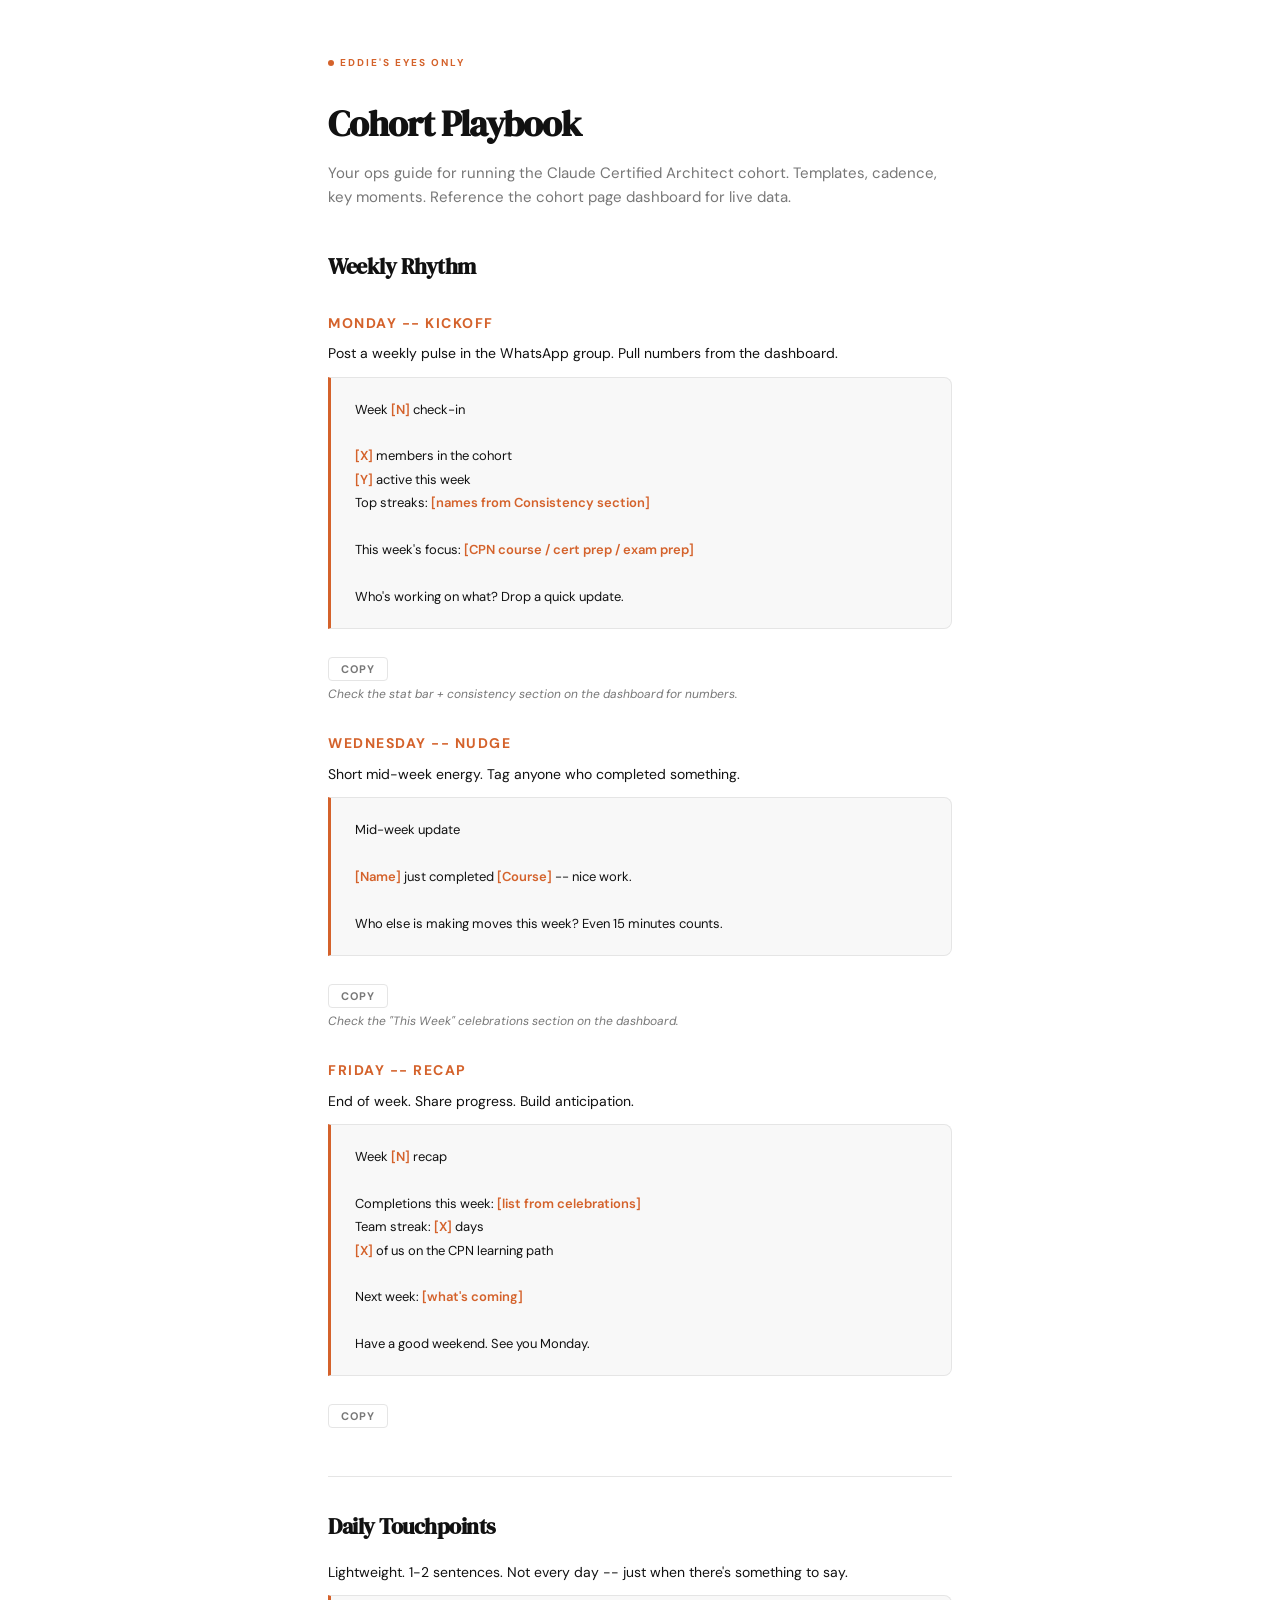
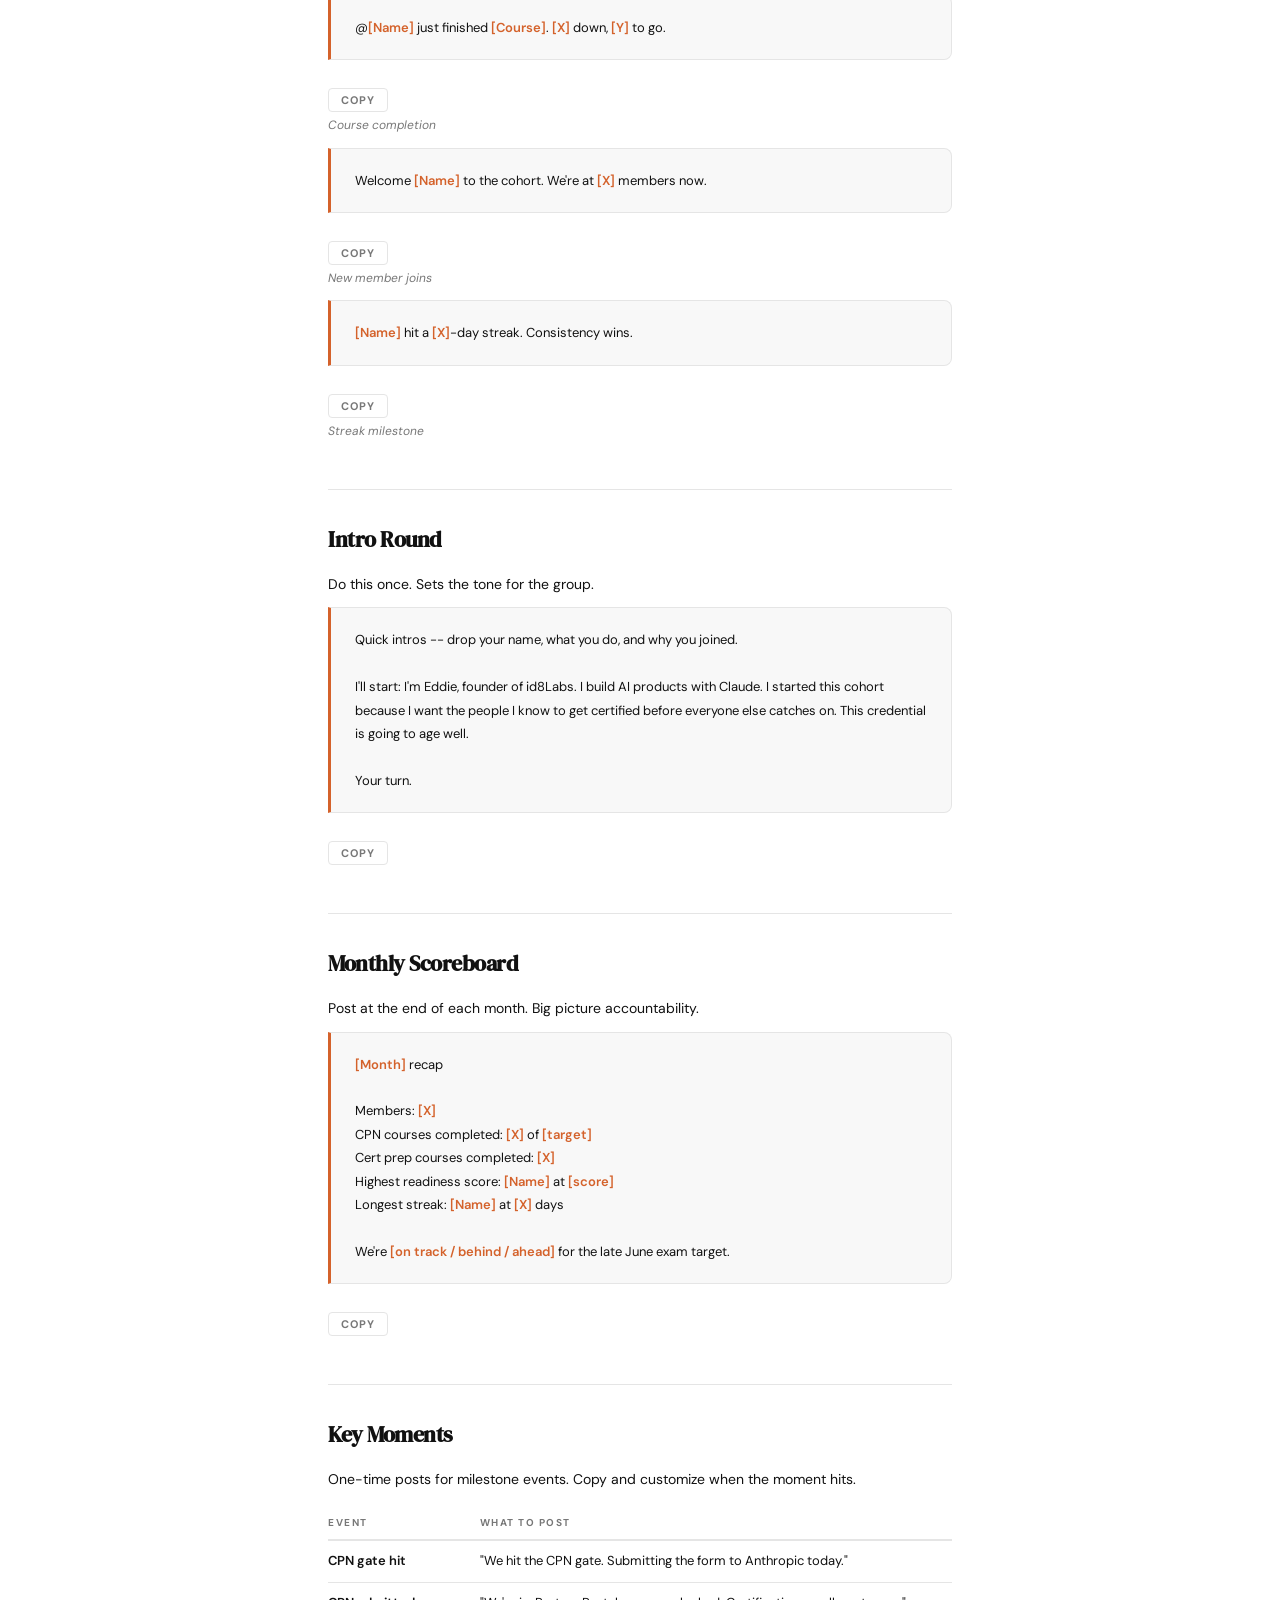
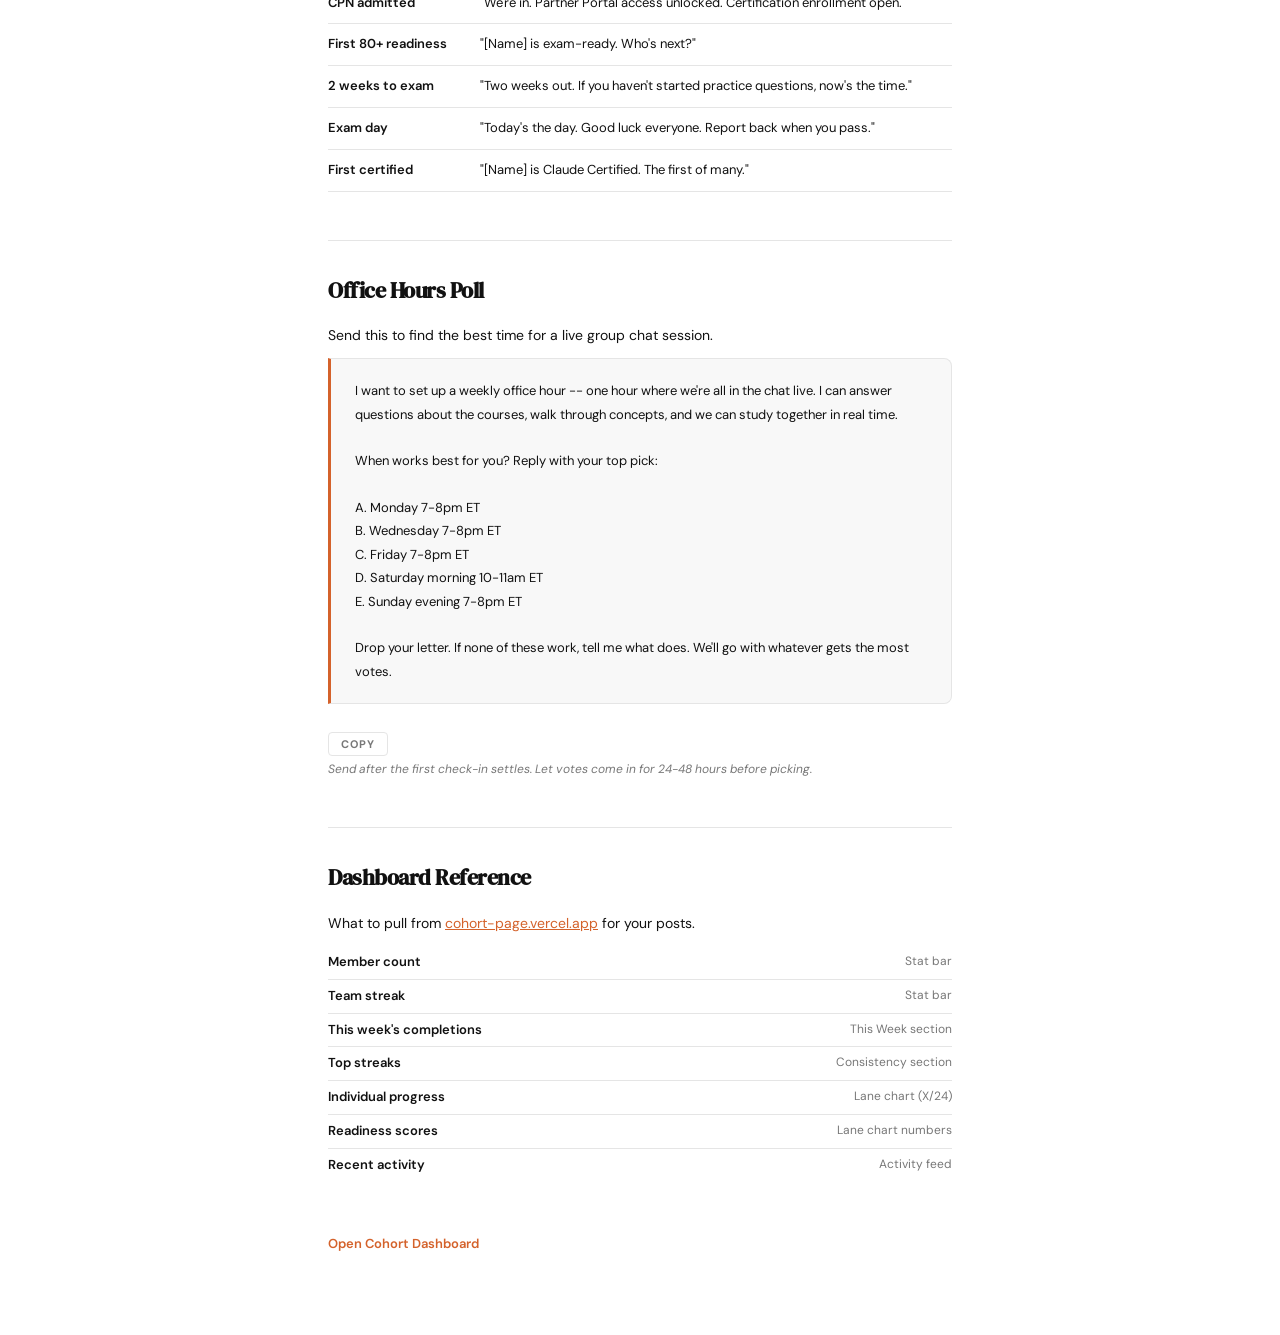
==== commit 8ece4316: "Spread office hours options across Mon/Wed/Fri + weekend Co-Authored-By: Claude Opus 4.6 (1M context" ====
--- a/playbook.html
+++ b/playbook.html
@@ -251,10 +251,11 @@
 
 When works best for you? Reply with your top pick:
 
-A. Weeknight (Tue or Thu) 7-8pm ET
-B. Weeknight (Tue or Thu) 8-9pm ET
-C. Saturday morning 10-11am ET
-D. Sunday evening 7-8pm ET
+A. Monday 7-8pm ET
+B. Wednesday 7-8pm ET
+C. Friday 7-8pm ET
+D. Saturday morning 10-11am ET
+E. Sunday evening 7-8pm ET
 
 Drop your letter. If none of these work, tell me what does. We'll go with whatever gets the most votes.</div>
   <button class="copy-btn" onclick="copyTemplate('tpl-officehours', this)">Copy</button>
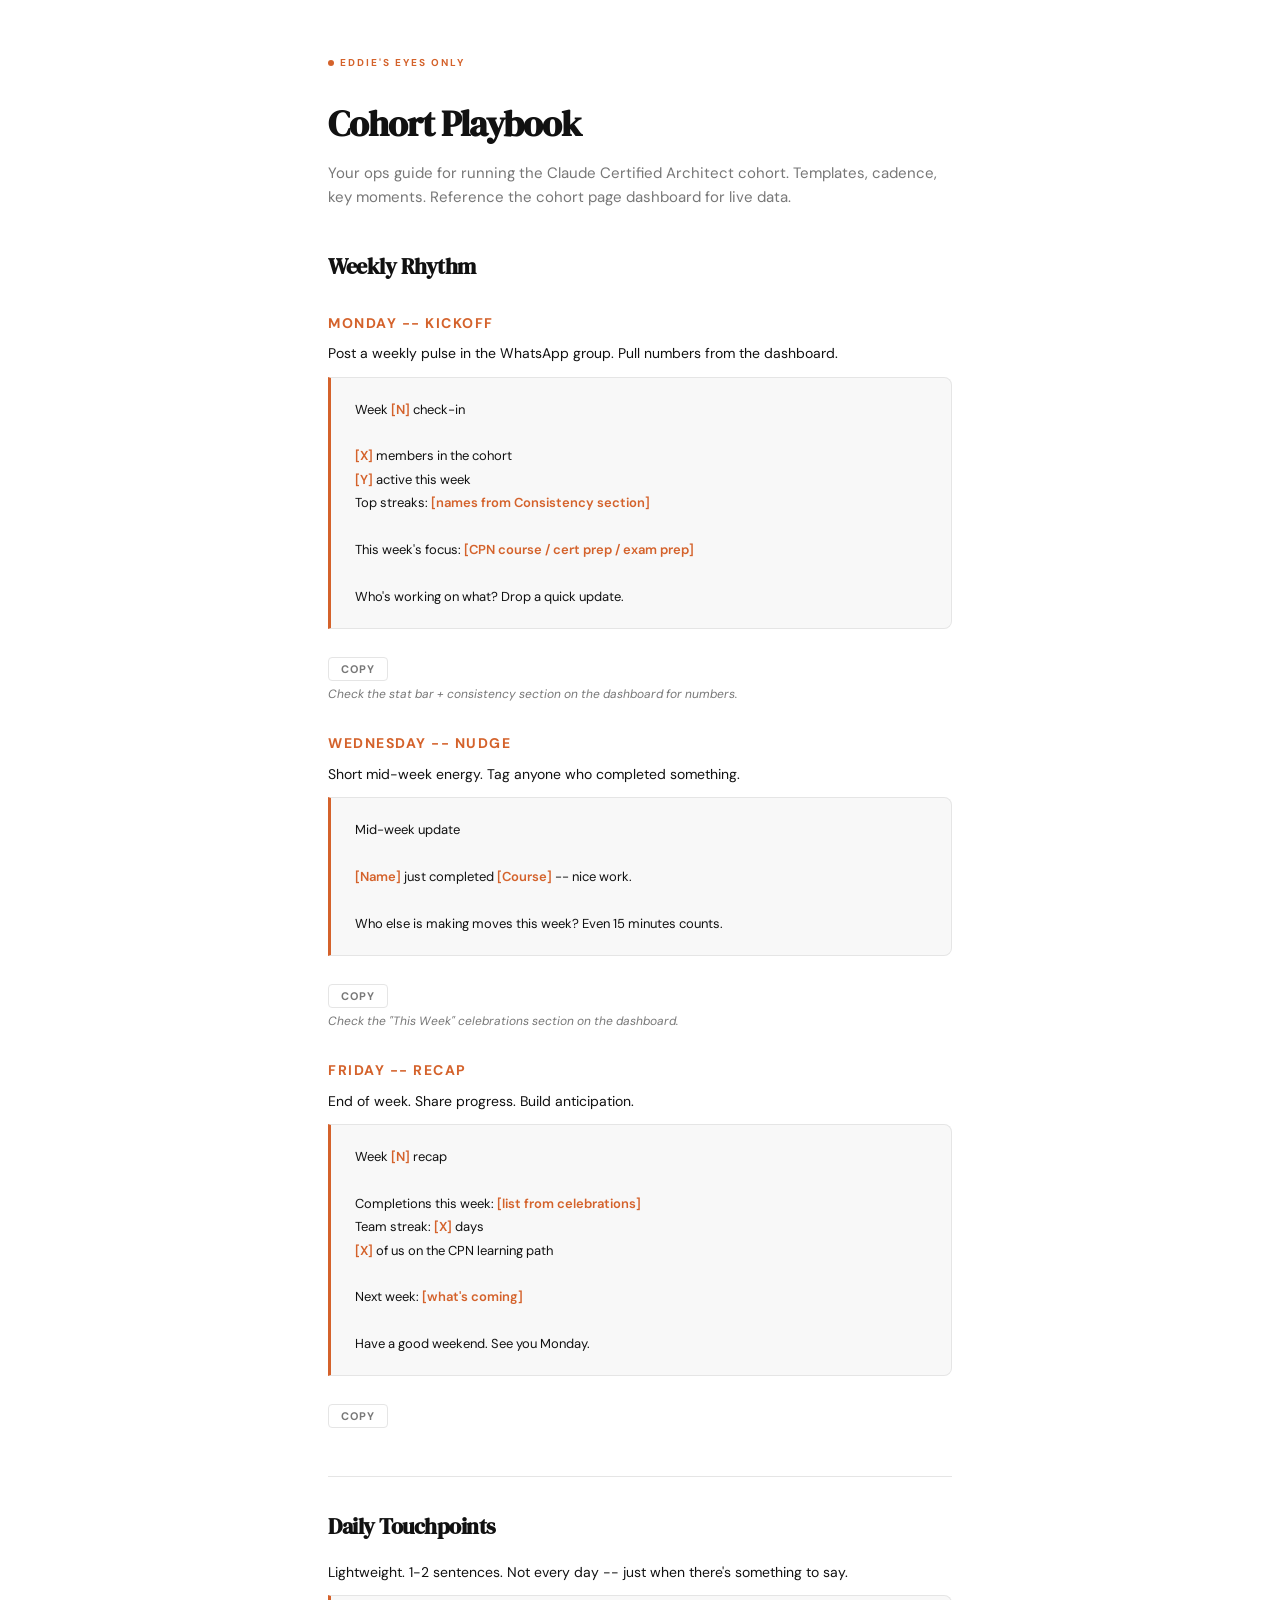
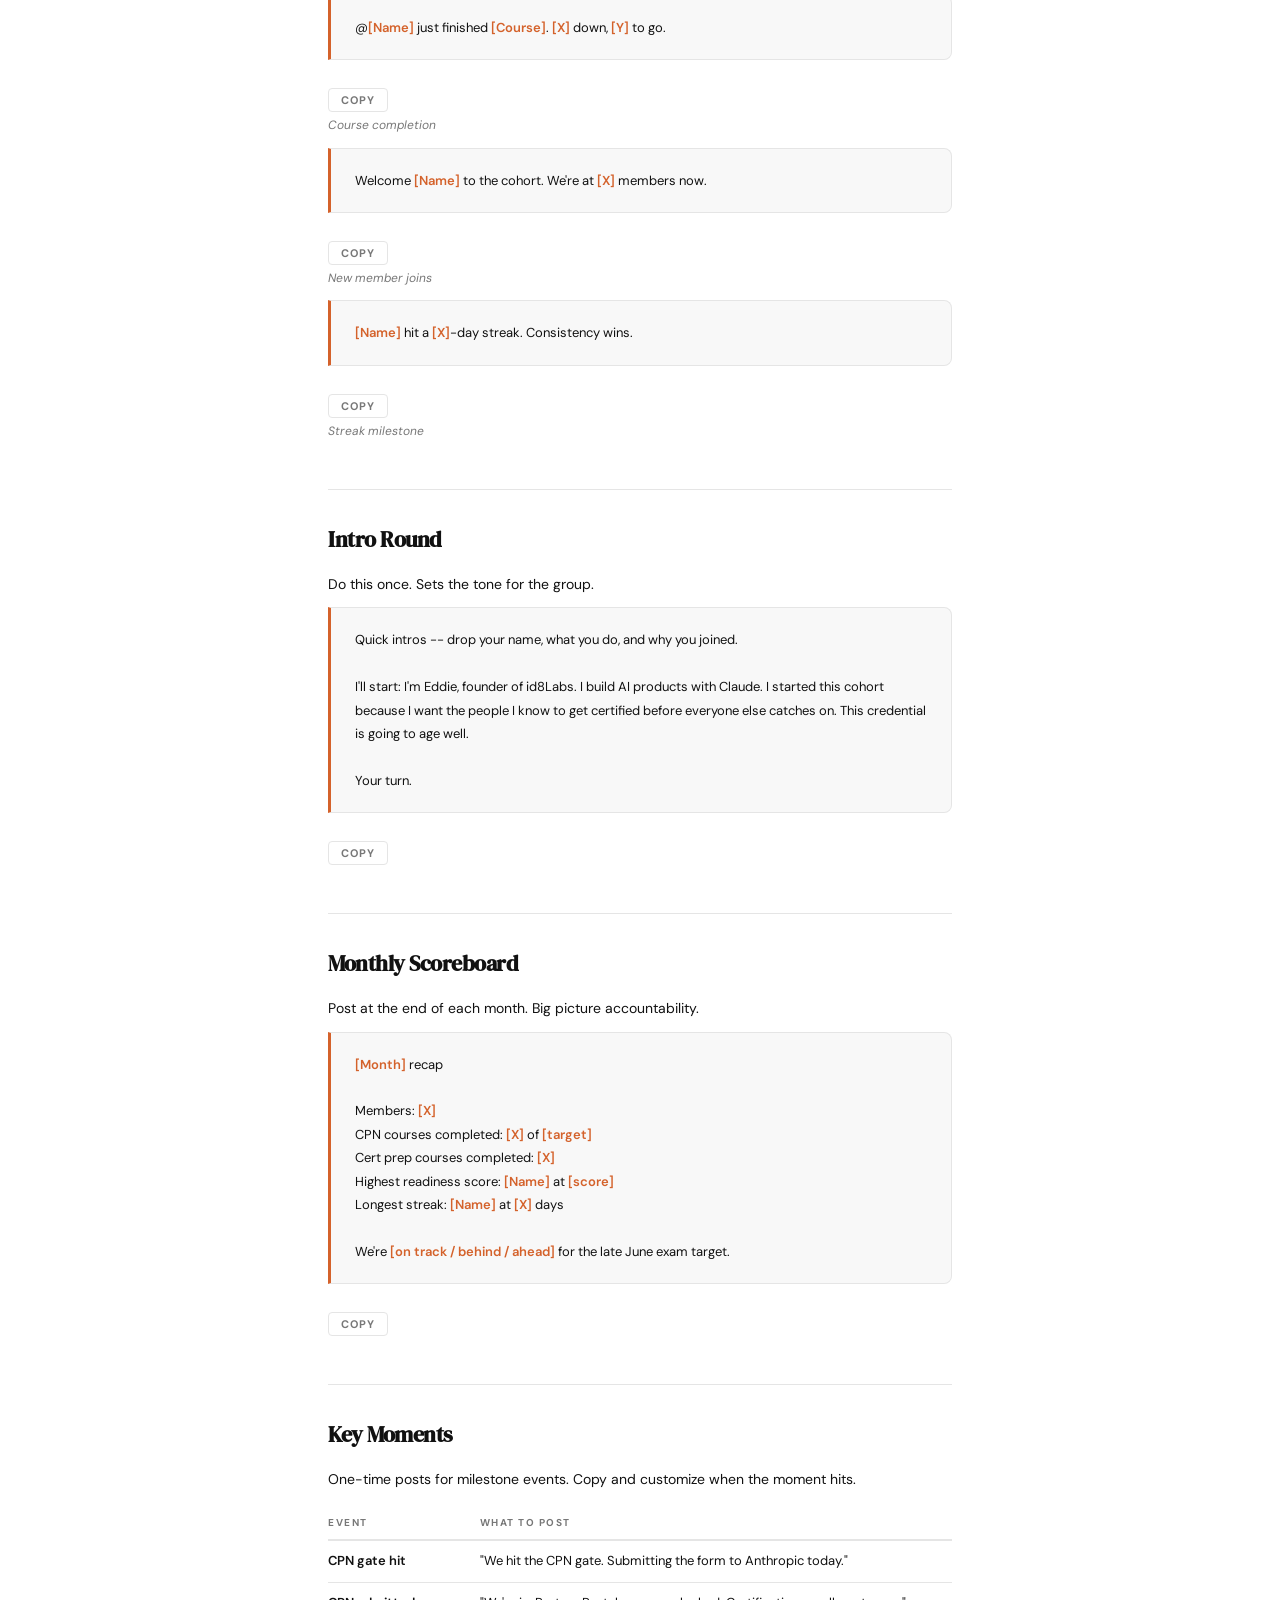
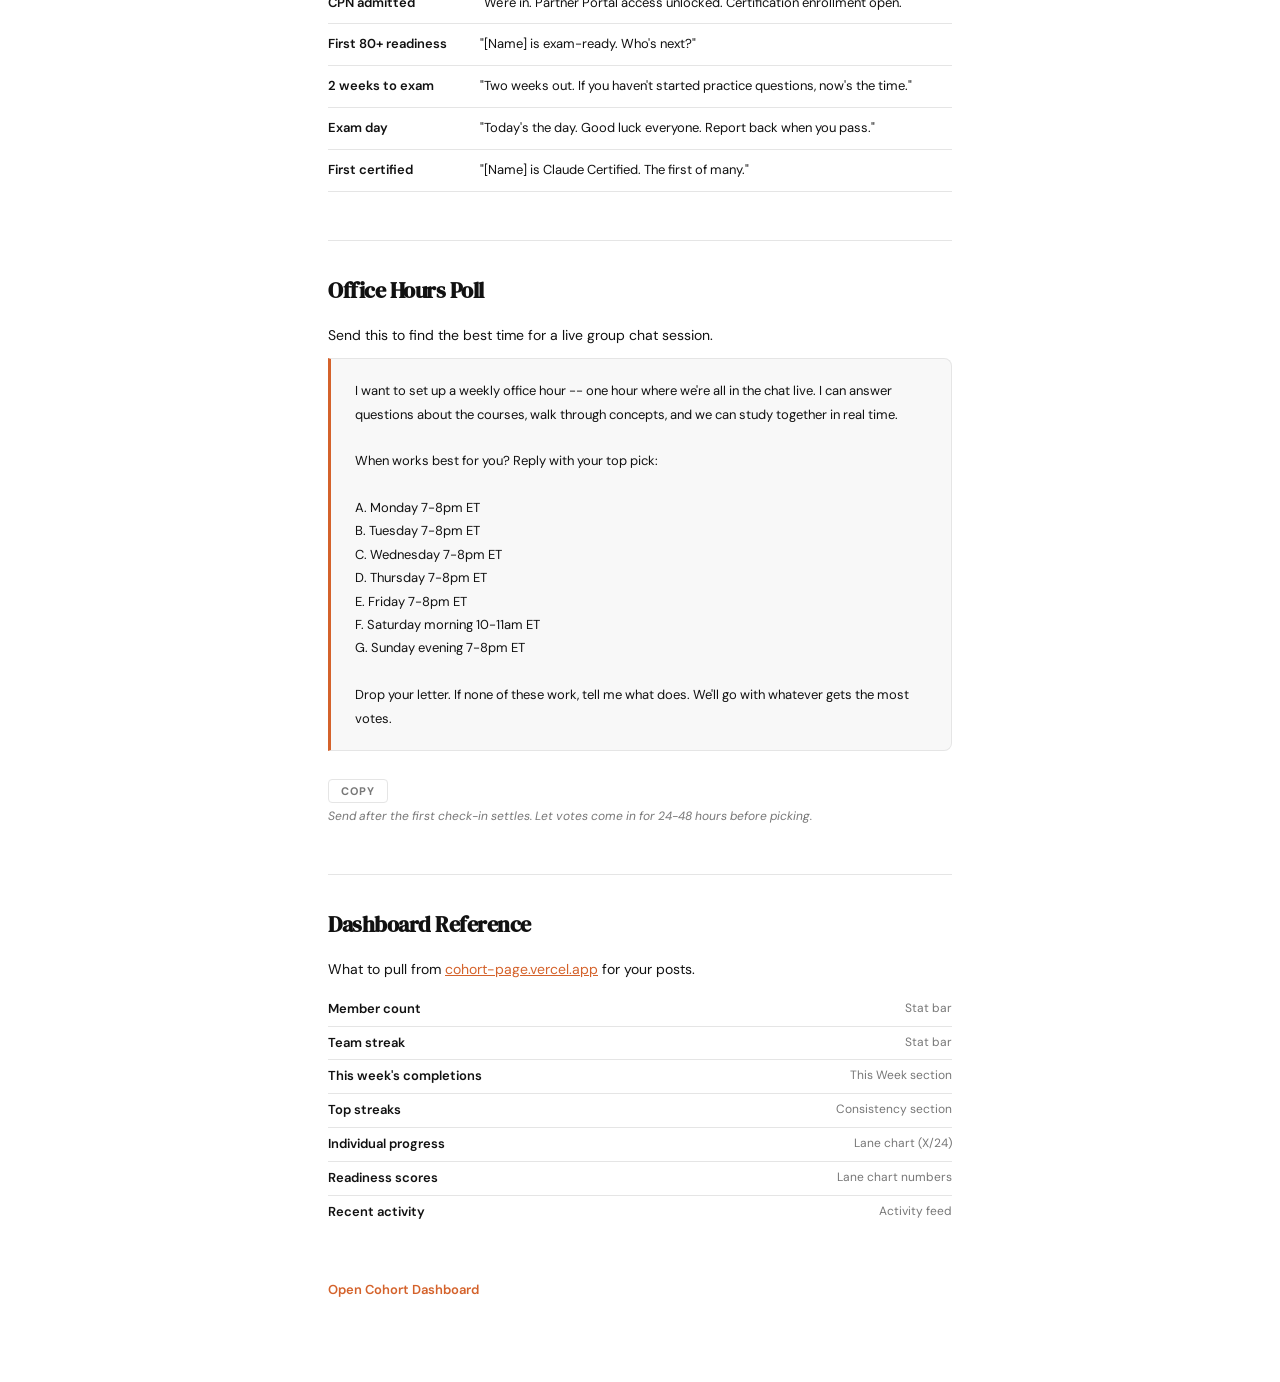
==== commit 3a414ce2: "Add all weekday options to office hours poll Mon through Fri evenings plus Sat morning and Sun eveni" ====
--- a/playbook.html
+++ b/playbook.html
@@ -252,10 +252,12 @@
 When works best for you? Reply with your top pick:
 
 A. Monday 7-8pm ET
-B. Wednesday 7-8pm ET
-C. Friday 7-8pm ET
-D. Saturday morning 10-11am ET
-E. Sunday evening 7-8pm ET
+B. Tuesday 7-8pm ET
+C. Wednesday 7-8pm ET
+D. Thursday 7-8pm ET
+E. Friday 7-8pm ET
+F. Saturday morning 10-11am ET
+G. Sunday evening 7-8pm ET
 
 Drop your letter. If none of these work, tell me what does. We'll go with whatever gets the most votes.</div>
   <button class="copy-btn" onclick="copyTemplate('tpl-officehours', this)">Copy</button>
